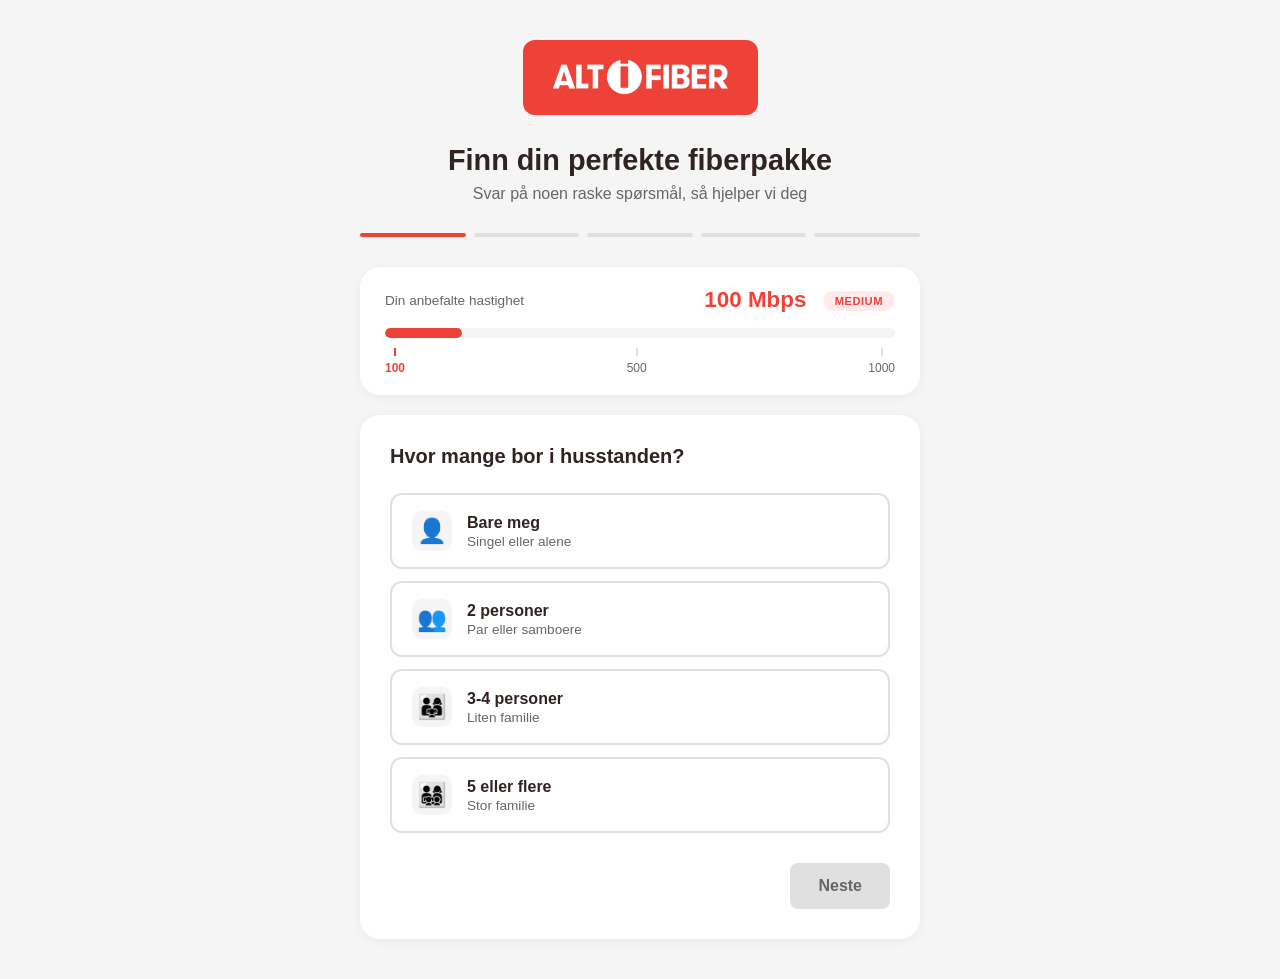
==== index.html @ 785c45f2 "Initial commit: Altifiber fiberpakke-rådgiver Interaktiv quiz som hjelper kunder velge riktig fiberp" ====
<!DOCTYPE html>
<html lang="no">
<head>
    <meta charset="UTF-8">
    <meta name="viewport" content="width=device-width, initial-scale=1.0">
    <title>Finn riktig fiberpakke | Altifiber</title>
    <style>
        * {
            margin: 0;
            padding: 0;
            box-sizing: border-box;
        }

        :root {
            --altifiber-red: #ee4238;
            --altifiber-red-hover: #d93a31;
            --altifiber-dark: #302322;
            --white: #ffffff;
            --gray-light: #f5f5f5;
            --gray-medium: #e0e0e0;
            --gray-text: #666666;
        }

        body {
            font-family: -apple-system, BlinkMacSystemFont, 'Segoe UI', Roboto, Oxygen, Ubuntu, sans-serif;
            background: var(--gray-light);
            min-height: 100vh;
            color: var(--altifiber-dark);
        }

        .container {
            max-width: 600px;
            margin: 0 auto;
            padding: 40px 20px;
        }

        .header {
            text-align: center;
            margin-bottom: 30px;
        }

        .logo {
            background: var(--altifiber-red);
            padding: 20px 30px;
            border-radius: 12px;
            margin-bottom: 25px;
            display: inline-block;
        }

        .logo img {
            height: 35px;
            display: block;
        }

        .header h1 {
            font-size: 1.8rem;
            font-weight: 700;
            margin-bottom: 8px;
            color: var(--altifiber-dark);
        }

        .header p {
            color: var(--gray-text);
            font-size: 1rem;
        }

        .progress-bar {
            display: flex;
            gap: 8px;
            margin-bottom: 30px;
        }

        .progress-step {
            flex: 1;
            height: 4px;
            background: var(--gray-medium);
            border-radius: 2px;
            transition: background 0.3s ease;
        }

        .progress-step.active {
            background: var(--altifiber-red);
        }

        .progress-step.completed {
            background: var(--altifiber-red);
        }

        /* Speed Meter */
        .speed-meter {
            background: var(--white);
            border-radius: 20px;
            padding: 20px 25px;
            margin-bottom: 20px;
            box-shadow: 0 2px 10px rgba(0,0,0,0.05);
        }

        .speed-meter-header {
            display: flex;
            justify-content: space-between;
            align-items: center;
            margin-bottom: 15px;
            position: relative;
        }

        .speed-meter-label {
            font-size: 0.85rem;
            color: var(--gray-text);
            font-weight: 500;
        }

        .speed-meter-value {
            font-size: 1.4rem;
            font-weight: 700;
            color: var(--altifiber-red);
            transition: all 0.4s ease;
        }

        .speed-meter-track {
            position: relative;
            height: 10px;
            background: var(--gray-light);
            border-radius: 5px;
            overflow: hidden;
        }

        .speed-meter-fill {
            position: absolute;
            left: 0;
            top: 0;
            height: 100%;
            background: linear-gradient(90deg, #ee4238 0%, #ff6b5b 50%, #ee4238 100%);
            border-radius: 5px;
            transition: width 0.5s cubic-bezier(0.34, 1.56, 0.64, 1);
            width: 15%;
        }

        .speed-meter-fill.tier-100 {
            background: var(--altifiber-red);
        }

        .speed-meter-fill.tier-500 {
            background: linear-gradient(90deg, #ee4238 0%, #ff6b5b 100%);
        }

        .speed-meter-fill.tier-1000 {
            background: linear-gradient(90deg, #ee4238 0%, #ff8c7a 100%);
        }

        .speed-meter-markers {
            display: flex;
            justify-content: space-between;
            margin-top: 10px;
            position: relative;
        }

        .speed-marker {
            display: flex;
            flex-direction: column;
            align-items: center;
            position: relative;
        }

        .speed-marker::before {
            content: '';
            width: 2px;
            height: 8px;
            background: var(--gray-medium);
            margin-bottom: 5px;
        }

        .speed-marker span {
            font-size: 0.75rem;
            color: var(--gray-text);
            transition: all 0.3s ease;
            font-weight: 500;
        }

        .speed-marker.active span {
            color: var(--altifiber-red);
            font-weight: 700;
        }

        .speed-marker.active::before {
            background: var(--altifiber-red);
        }

        /* Pulse animation when speed changes */
        .speed-meter.pulse .speed-meter-value {
            animation: pulse 0.4s ease;
        }

        @keyframes pulse {
            0% { transform: scale(1); }
            50% { transform: scale(1.1); }
            100% { transform: scale(1); }
        }

        /* Tier change animation */
        .speed-meter.tier-up {
            animation: tierUp 0.6s ease;
        }

        @keyframes tierUp {
            0% { transform: scale(1); }
            30% { transform: scale(1.02); box-shadow: 0 4px 20px rgba(238, 66, 56, 0.2); }
            100% { transform: scale(1); }
        }

        .speed-meter.tier-down {
            animation: tierDown 0.4s ease;
        }

        @keyframes tierDown {
            0% { transform: scale(1); }
            50% { transform: scale(0.98); }
            100% { transform: scale(1); }
        }

        /* Speed increase indicator */
        .speed-change-indicator {
            position: absolute;
            right: -25px;
            top: 50%;
            transform: translateY(-50%);
            font-size: 1rem;
            font-weight: 700;
            opacity: 0;
            transition: all 0.3s ease;
        }

        .speed-change-indicator.show-up {
            animation: slideUp 0.8s ease;
            color: #48bb78;
        }

        .speed-change-indicator.show-down {
            animation: slideDown 0.8s ease;
            color: var(--altifiber-red);
        }

        @keyframes slideUp {
            0% { opacity: 0; transform: translateY(0); }
            30% { opacity: 1; transform: translateY(-10px); }
            100% { opacity: 0; transform: translateY(-20px); }
        }

        @keyframes slideDown {
            0% { opacity: 0; transform: translateY(0); }
            30% { opacity: 1; transform: translateY(10px); }
            100% { opacity: 0; transform: translateY(20px); }
        }

        /* Speed tier indicator */
        .speed-tier-badge {
            display: inline-block;
            font-size: 0.7rem;
            padding: 4px 12px;
            border-radius: 12px;
            margin-left: 10px;
            vertical-align: middle;
            transition: all 0.3s ease;
            text-transform: uppercase;
            letter-spacing: 0.5px;
        }

        .speed-tier-badge.tier-100 {
            background: rgba(238, 66, 56, 0.1);
            color: var(--altifiber-red);
        }

        .speed-tier-badge.tier-500 {
            background: rgba(238, 66, 56, 0.15);
            color: var(--altifiber-red);
        }

        .speed-tier-badge.tier-1000 {
            background: var(--altifiber-red);
            color: var(--white);
        }

        .question-card {
            background: var(--white);
            border-radius: 20px;
            padding: 30px;
            display: none;
            box-shadow: 0 2px 10px rgba(0,0,0,0.05);
        }

        .question-card.active {
            display: block;
            animation: fadeIn 0.3s ease;
        }

        @keyframes fadeIn {
            from { opacity: 0; transform: translateY(10px); }
            to { opacity: 1; transform: translateY(0); }
        }

        .question-card h2 {
            font-size: 1.25rem;
            font-weight: 600;
            margin-bottom: 25px;
            color: var(--altifiber-dark);
        }

        .options {
            display: flex;
            flex-direction: column;
            gap: 12px;
        }

        .option {
            background: var(--white);
            border: 2px solid var(--gray-medium);
            border-radius: 12px;
            padding: 16px 20px;
            cursor: pointer;
            transition: all 0.2s ease;
            display: flex;
            align-items: center;
            gap: 15px;
        }

        .option:hover {
            border-color: var(--altifiber-red);
            background: rgba(238, 66, 56, 0.03);
        }

        .option.selected {
            border-color: var(--altifiber-red);
            background: rgba(238, 66, 56, 0.05);
        }

        .option-icon {
            font-size: 1.5rem;
            width: 40px;
            height: 40px;
            display: flex;
            align-items: center;
            justify-content: center;
            background: var(--gray-light);
            border-radius: 10px;
        }

        .option.selected .option-icon {
            background: rgba(238, 66, 56, 0.1);
        }

        /* Multi-select checkbox indicator */
        .options[data-multi="true"] .option {
            position: relative;
        }

        .options[data-multi="true"] .option::after {
            content: '';
            position: absolute;
            right: 20px;
            top: 50%;
            transform: translateY(-50%);
            width: 24px;
            height: 24px;
            border: 2px solid var(--gray-medium);
            border-radius: 6px;
            transition: all 0.2s ease;
        }

        .options[data-multi="true"] .option:hover::after {
            border-color: var(--altifiber-red);
        }

        .options[data-multi="true"] .option.selected::after {
            background: var(--altifiber-red);
            border-color: var(--altifiber-red);
            background-image: url("data:image/svg+xml,%3Csvg xmlns='http://www.w3.org/2000/svg' viewBox='0 0 24 24' fill='white'%3E%3Cpath d='M9 16.17L4.83 12l-1.42 1.41L9 19 21 7l-1.41-1.41L9 16.17z'/%3E%3C/svg%3E");
            background-size: 16px;
            background-position: center;
            background-repeat: no-repeat;
        }

        .option-content h3 {
            font-size: 1rem;
            font-weight: 600;
            margin-bottom: 2px;
            color: var(--altifiber-dark);
        }

        .option-content p {
            font-size: 0.85rem;
            color: var(--gray-text);
        }

        .multi-select-hint {
            font-size: 0.9rem;
            color: var(--white);
            background: var(--altifiber-red);
            padding: 10px 16px;
            border-radius: 8px;
            margin-bottom: 20px;
            display: inline-block;
            font-weight: 500;
        }

        .navigation {
            display: flex;
            justify-content: space-between;
            margin-top: 30px;
        }

        .btn {
            padding: 14px 28px;
            border-radius: 8px;
            font-size: 1rem;
            font-weight: 600;
            cursor: pointer;
            transition: all 0.2s ease;
            border: none;
        }

        .btn-back {
            background: transparent;
            color: var(--gray-text);
            border: 2px solid var(--gray-medium);
        }

        .btn-back:hover {
            border-color: var(--altifiber-dark);
            color: var(--altifiber-dark);
        }

        .btn-next {
            background: var(--altifiber-red);
            color: var(--white);
        }

        .btn-next:hover {
            background: var(--altifiber-red-hover);
        }

        .btn-next:disabled {
            background: var(--gray-medium);
            color: var(--gray-text);
            cursor: not-allowed;
        }

        /* Contact Form */
        .contact-form {
            margin-top: 5px;
        }

        .form-group {
            margin-bottom: 20px;
        }

        .form-group label {
            display: block;
            font-size: 0.9rem;
            font-weight: 600;
            margin-bottom: 8px;
            color: var(--altifiber-dark);
        }

        .form-group input {
            width: 100%;
            padding: 14px 16px;
            border: 2px solid var(--gray-medium);
            border-radius: 10px;
            font-size: 1rem;
            transition: all 0.2s ease;
            color: var(--altifiber-dark);
        }

        .form-group input:focus {
            outline: none;
            border-color: var(--altifiber-red);
        }

        .form-group input::placeholder {
            color: #aaa;
        }

        .form-hint {
            font-size: 0.8rem;
            color: var(--gray-text);
            margin-top: 6px;
        }

        .privacy-notice {
            font-size: 0.8rem;
            color: var(--gray-text);
            margin-top: 15px;
            line-height: 1.5;
        }

        .privacy-notice a {
            color: var(--altifiber-red);
            text-decoration: none;
        }

        /* Result Card */
        .result-card {
            display: none;
            text-align: center;
        }

        .result-card.active {
            display: block;
            animation: fadeIn 0.4s ease;
        }

        .result-card.active .result-hero {
            animation: slideDown 0.5s ease;
        }

        .result-card.active .result-reasons {
            animation: slideUp 0.5s ease 0.2s both;
        }

        .result-card.active .result-features {
            animation: slideUp 0.5s ease 0.35s both;
        }

        .result-card.active .result-cta {
            animation: slideUp 0.5s ease 0.5s both;
        }

        .result-card.active .package-comparison {
            animation: slideUp 0.5s ease 0.65s both;
        }

        @keyframes slideDown {
            from { opacity: 0; transform: translateY(-20px); }
            to { opacity: 1; transform: translateY(0); }
        }

        @keyframes slideUp {
            from { opacity: 0; transform: translateY(20px); }
            to { opacity: 1; transform: translateY(0); }
        }

        .result-hero {
            background: linear-gradient(135deg, var(--altifiber-red) 0%, #ff6b5b 100%);
            border-radius: 20px;
            padding: 40px 30px;
            margin-bottom: 20px;
            color: var(--white);
            position: relative;
            overflow: hidden;
        }

        .result-hero::before {
            content: '';
            position: absolute;
            top: -50%;
            right: -50%;
            width: 100%;
            height: 100%;
            background: radial-gradient(circle, rgba(255,255,255,0.1) 0%, transparent 70%);
            pointer-events: none;
        }

        .result-hero-icon {
            width: 60px;
            height: 60px;
            background: rgba(255,255,255,0.2);
            border-radius: 50%;
            display: flex;
            align-items: center;
            justify-content: center;
            margin: 0 auto 15px;
            font-size: 1.8rem;
            animation: bounceIn 0.6s ease 0.3s both;
        }

        @keyframes bounceIn {
            0% { transform: scale(0); }
            50% { transform: scale(1.2); }
            100% { transform: scale(1); }
        }

        /* Confetti */
        .confetti-container {
            position: fixed;
            top: 0;
            left: 0;
            width: 100%;
            height: 100%;
            pointer-events: none;
            z-index: 1000;
            overflow: hidden;
        }

        .confetti {
            position: absolute;
            width: 10px;
            height: 10px;
            opacity: 0;
        }

        .confetti.active {
            animation: confetti-fall 3s ease-out forwards;
        }

        @keyframes confetti-fall {
            0% {
                opacity: 1;
                transform: translateY(-100px) rotate(0deg);
            }
            100% {
                opacity: 0;
                transform: translateY(100vh) rotate(720deg);
            }
        }

        .result-badge {
            display: inline-block;
            background: rgba(255, 255, 255, 0.2);
            color: var(--white);
            padding: 8px 20px;
            border-radius: 20px;
            font-size: 0.75rem;
            font-weight: 600;
            margin-bottom: 15px;
            text-transform: uppercase;
            letter-spacing: 1px;
            animation: fadeIn 0.5s ease 0.2s both;
        }

        .result-package-name {
            font-size: 2.2rem;
            font-weight: 700;
            margin-bottom: 8px;
            animation: textReveal 0.6s ease 0.4s both;
        }

        @keyframes textReveal {
            from {
                opacity: 0;
                transform: translateY(20px);
                letter-spacing: 10px;
            }
            to {
                opacity: 1;
                transform: translateY(0);
                letter-spacing: normal;
            }
        }

        .result-speed {
            font-size: 1.1rem;
            opacity: 0.9;
            animation: fadeIn 0.5s ease 0.6s both;
        }

        .result-features {
            background: var(--white);
            border-radius: 20px;
            padding: 25px;
            margin-bottom: 20px;
            box-shadow: 0 2px 10px rgba(0,0,0,0.05);
            text-align: center;
        }

        .result-features h3 {
            font-size: 1rem;
            margin-bottom: 20px;
            color: var(--altifiber-dark);
            font-weight: 600;
        }

        .result-features ul {
            list-style: none;
            display: grid;
            grid-template-columns: repeat(2, 1fr);
            gap: 15px;
            text-align: left;
        }

        .result-features li {
            display: flex;
            align-items: center;
            gap: 10px;
            color: var(--altifiber-dark);
            font-size: 0.9rem;
            padding: 12px;
            background: var(--gray-light);
            border-radius: 10px;
        }

        .result-features li::before {
            content: "✓";
            color: var(--white);
            background: var(--altifiber-red);
            font-weight: 700;
            font-size: 0.8rem;
            width: 22px;
            height: 22px;
            border-radius: 50%;
            display: flex;
            align-items: center;
            justify-content: center;
            flex-shrink: 0;
        }

        @media (max-width: 500px) {
            .result-features ul {
                grid-template-columns: 1fr;
            }
        }

        .result-reasons {
            background: var(--white);
            border-radius: 20px;
            padding: 25px;
            text-align: left;
            margin-bottom: 20px;
            box-shadow: 0 2px 10px rgba(0,0,0,0.05);
            border-left: 4px solid var(--altifiber-red);
        }

        .result-reasons h3 {
            font-size: 1rem;
            margin-bottom: 15px;
            color: var(--altifiber-dark);
            font-weight: 600;
        }

        .result-reasons ul {
            list-style: none;
        }

        .result-reasons li {
            padding: 10px 0;
            padding-left: 30px;
            position: relative;
            color: var(--altifiber-dark);
            border-bottom: 1px solid var(--gray-light);
        }

        .result-reasons li:last-child {
            border-bottom: none;
        }

        .result-reasons li::before {
            content: "✓";
            position: absolute;
            left: 0;
            color: var(--altifiber-red);
            font-weight: 700;
        }

        .result-cta {
            display: flex;
            flex-direction: column;
            gap: 12px;
        }

        .btn-primary {
            background: var(--altifiber-red);
            color: var(--white);
            padding: 16px 32px;
            border-radius: 8px;
            font-size: 1.1rem;
            font-weight: 600;
            text-decoration: none;
            transition: all 0.2s ease;
            display: block;
        }

        .btn-primary:hover {
            background: var(--altifiber-red-hover);
            transform: translateY(-2px);
            box-shadow: 0 4px 15px rgba(238, 66, 56, 0.4);
        }

        .result-cta .btn-primary {
            animation: pulse-glow 2s ease-in-out infinite;
        }

        @keyframes pulse-glow {
            0%, 100% { box-shadow: 0 0 0 0 rgba(238, 66, 56, 0.4); }
            50% { box-shadow: 0 0 20px 5px rgba(238, 66, 56, 0.3); }
        }

        .btn-secondary {
            background: transparent;
            color: var(--gray-text);
            padding: 14px 28px;
            border: 2px solid var(--gray-medium);
            border-radius: 8px;
            font-size: 1rem;
            font-weight: 600;
            cursor: pointer;
            transition: all 0.2s ease;
        }

        .btn-secondary:hover {
            border-color: var(--altifiber-dark);
            color: var(--altifiber-dark);
        }

        /* Package comparison */
        .package-comparison {
            background: var(--white);
            border-radius: 20px;
            padding: 25px;
            margin-top: 20px;
            box-shadow: 0 2px 10px rgba(0,0,0,0.05);
        }

        .package-comparison h3 {
            font-size: 1rem;
            color: var(--altifiber-dark);
            margin-bottom: 15px;
            font-weight: 600;
        }

        .packages {
            display: flex;
            gap: 10px;
        }

        .package {
            flex: 1;
            background: var(--gray-light);
            border: 2px solid transparent;
            border-radius: 12px;
            padding: 15px 10px;
            text-align: center;
            cursor: pointer;
            transition: all 0.2s ease;
            text-decoration: none;
            color: inherit;
        }

        .package:hover {
            border-color: var(--gray-medium);
        }

        .package.recommended {
            border-color: var(--altifiber-red);
            background: rgba(238, 66, 56, 0.05);
        }

        .package-name {
            font-size: 0.85rem;
            font-weight: 700;
            color: var(--altifiber-dark);
            margin-bottom: 4px;
        }

        .package-speed {
            font-size: 1rem;
            font-weight: 600;
            margin-bottom: 2px;
            color: var(--gray-text);
        }

        .package-desc {
            font-size: 0.7rem;
            color: var(--gray-text);
        }

        .package.recommended {
            border-color: var(--altifiber-red);
            background: rgba(238, 66, 56, 0.05);
            position: relative;
        }

        .package.recommended::before {
            content: 'Anbefalt';
            position: absolute;
            top: -10px;
            left: 50%;
            transform: translateX(-50%);
            background: var(--altifiber-red);
            color: white;
            font-size: 0.65rem;
            font-weight: 600;
            padding: 3px 10px;
            border-radius: 10px;
            text-transform: uppercase;
        }

        .package.recommended .package-name {
            color: var(--altifiber-red);
        }
    </style>
</head>
<body>
    <div class="confetti-container" id="confetti-container"></div>
    <div class="container">
        <div class="header">
            <div class="logo">
                <img src="Altifiber_logo.png" alt="Altifiber">
            </div>
            <h1>Finn din perfekte fiberpakke</h1>
            <p>Svar på noen raske spørsmål, så hjelper vi deg</p>
        </div>

        <div class="progress-bar">
            <div class="progress-step active" data-step="1"></div>
            <div class="progress-step" data-step="2"></div>
            <div class="progress-step" data-step="3"></div>
            <div class="progress-step" data-step="4"></div>
            <div class="progress-step" data-step="5"></div>
        </div>

        <!-- Hastighets-meter -->
        <div class="speed-meter" id="speed-meter">
            <div class="speed-meter-header">
                <span class="speed-meter-label">Din anbefalte hastighet</span>
                <span class="speed-meter-value" id="speed-value">
                    100 Mbps
                    <span class="speed-tier-badge tier-100" id="speed-badge">Medium</span>
                </span>
                <span class="speed-change-indicator" id="speed-change">↑</span>
            </div>
            <div class="speed-meter-track">
                <div class="speed-meter-fill" id="speed-fill"></div>
            </div>
            <div class="speed-meter-markers">
                <div class="speed-marker active" data-speed="100">
                    <span>100</span>
                </div>
                <div class="speed-marker" data-speed="500">
                    <span>500</span>
                </div>
                <div class="speed-marker" data-speed="1000">
                    <span>1000</span>
                </div>
            </div>
        </div>

        <!-- Spørsmål 1: Antall personer -->
        <div class="question-card active" data-question="1">
            <h2>Hvor mange bor i husstanden?</h2>
            <div class="options">
                <div class="option" data-value="1" data-points="1">
                    <span class="option-icon">👤</span>
                    <div class="option-content">
                        <h3>Bare meg</h3>
                        <p>Singel eller alene</p>
                    </div>
                </div>
                <div class="option" data-value="2" data-points="1">
                    <span class="option-icon">👥</span>
                    <div class="option-content">
                        <h3>2 personer</h3>
                        <p>Par eller samboere</p>
                    </div>
                </div>
                <div class="option" data-value="3-4" data-points="2">
                    <span class="option-icon">👨‍👩‍👧</span>
                    <div class="option-content">
                        <h3>3-4 personer</h3>
                        <p>Liten familie</p>
                    </div>
                </div>
                <div class="option" data-value="5+" data-points="3">
                    <span class="option-icon">👨‍👩‍👧‍👦</span>
                    <div class="option-content">
                        <h3>5 eller flere</h3>
                        <p>Stor familie</p>
                    </div>
                </div>
            </div>
            <div class="navigation">
                <div></div>
                <button class="btn btn-next" disabled>Neste</button>
            </div>
        </div>

        <!-- Spørsmål 2: Bruksmønster -->
        <div class="question-card" data-question="2">
            <h2>Hva bruker dere internett til?</h2>
            <p class="multi-select-hint">Du kan velge flere alternativer</p>
            <div class="options" data-multi="true">
                <div class="option" data-value="streaming" data-points="1">
                    <span class="option-icon">📺</span>
                    <div class="option-content">
                        <h3>Streaming</h3>
                        <p>Netflix, HBO, YouTube, etc.</p>
                    </div>
                </div>
                <div class="option" data-value="gaming" data-points="2">
                    <span class="option-icon">🎮</span>
                    <div class="option-content">
                        <h3>Gaming</h3>
                        <p>Online spill, nedlasting av spill</p>
                    </div>
                </div>
                <div class="option" data-value="hjemmekontor" data-points="1">
                    <span class="option-icon">💼</span>
                    <div class="option-content">
                        <h3>Hjemmekontor</h3>
                        <p>Videomøter, fildeling, VPN</p>
                    </div>
                </div>
                <div class="option" data-value="smarthus" data-points="1">
                    <span class="option-icon">🏠</span>
                    <div class="option-content">
                        <h3>Smarthus</h3>
                        <p>Mange tilkoblede enheter</p>
                    </div>
                </div>
            </div>
            <div class="navigation">
                <button class="btn btn-back">Tilbake</button>
                <button class="btn btn-next" disabled>Neste</button>
            </div>
        </div>

        <!-- Spørsmål 3: Streaming kvalitet -->
        <div class="question-card" data-question="3">
            <h2>Hvor viktig er det at alt flyter uten hakking?</h2>
            <div class="options">
                <div class="option" data-value="basic" data-points="0">
                    <span class="option-icon">👌</span>
                    <div class="option-content">
                        <h3>Greit nok</h3>
                        <p>Tåler litt venting innimellom</p>
                    </div>
                </div>
                <div class="option" data-value="important" data-points="1">
                    <span class="option-icon">👍</span>
                    <div class="option-content">
                        <h3>Ganske viktig</h3>
                        <p>Vil helst unngå hakking og bufring</p>
                    </div>
                </div>
                <div class="option" data-value="critical" data-points="2">
                    <span class="option-icon">⚡</span>
                    <div class="option-content">
                        <h3>Veldig viktig</h3>
                        <p>Alt må fungere perfekt, alltid</p>
                    </div>
                </div>
            </div>
            <div class="navigation">
                <button class="btn btn-back">Tilbake</button>
                <button class="btn btn-next" disabled>Neste</button>
            </div>
        </div>

        <!-- Spørsmål 4: Samtidige brukere -->
        <div class="question-card" data-question="4">
            <h2>Hvor ofte er flere på nett samtidig?</h2>
            <div class="options">
                <div class="option" data-value="rarely" data-points="0">
                    <span class="option-icon">🌙</span>
                    <div class="option-content">
                        <h3>Sjelden</h3>
                        <p>Stort sett én om gangen</p>
                    </div>
                </div>
                <div class="option" data-value="sometimes" data-points="1">
                    <span class="option-icon">☀️</span>
                    <div class="option-content">
                        <h3>Av og til</h3>
                        <p>Noen ganger på kvelden</p>
                    </div>
                </div>
                <div class="option" data-value="often" data-points="2">
                    <span class="option-icon">🔥</span>
                    <div class="option-content">
                        <h3>Ofte</h3>
                        <p>Flere aktive brukere daglig</p>
                    </div>
                </div>
                <div class="option" data-value="always" data-points="3">
                    <span class="option-icon">🚀</span>
                    <div class="option-content">
                        <h3>Hele tiden</h3>
                        <p>Konstant høy aktivitet</p>
                    </div>
                </div>
            </div>
            <div class="navigation">
                <button class="btn btn-back">Tilbake</button>
                <button class="btn btn-next">Neste</button>
            </div>
        </div>

        <!-- Spørsmål 5: Kontaktinfo -->
        <div class="question-card" data-question="5">
            <h2>Nesten ferdig! Fortell oss litt om deg</h2>
            <div class="contact-form">
                <div class="form-group">
                    <label for="navn">Navn</label>
                    <input type="text" id="navn" placeholder="Ditt fulle navn">
                </div>
                <div class="form-group">
                    <label for="epost">E-postadresse</label>
                    <input type="email" id="epost" placeholder="din@epost.no">
                    <p class="form-hint">Hit sender vi anbefalingen din</p>
                </div>
                <div class="form-group">
                    <label for="postnummer">Postnummer</label>
                    <input type="text" id="postnummer" placeholder="F.eks. 4515" maxlength="4" inputmode="numeric">
                    <p class="form-hint">For å sjekke om vi kan levere fiber der du bor</p>
                </div>
                <p class="privacy-notice">
                    Ved å fortsette godtar du at vi kontakter deg med informasjon om våre tjenester.
                    <a href="#">Les vår personvernerklæring</a>
                </p>
            </div>
            <div class="navigation">
                <button class="btn btn-back">Tilbake</button>
                <button class="btn btn-next" id="show-result-btn">Se min anbefaling</button>
            </div>
        </div>

        <!-- Resultat -->
        <div class="result-card" data-question="result">
            <div class="result-hero">
                <div class="result-hero-icon">🎉</div>
                <div class="result-badge">Vår anbefaling til deg</div>
                <div class="result-package-name" id="result-package-name">Altibox Standard</div>
                <div class="result-speed" id="result-speed">500 Mbps</div>
            </div>

            <div class="result-reasons">
                <h3>Derfor passer denne for deg:</h3>
                <ul id="result-reasons-list">
                    <!-- Fylles dynamisk -->
                </ul>
            </div>

            <div class="result-features">
                <h3>Dette får du:</h3>
                <ul id="result-features-list">
                    <!-- Fylles dynamisk -->
                </ul>
            </div>

            <div class="result-cta">
                <a href="https://portal.altifiber.no/bestill/?utm_source=facebook&utm_medium=cta&utm_campaign=priskalkulator" class="btn-primary" target="_blank">Se priser og få tilbud</a>
                <button class="btn-secondary" onclick="restartQuiz()">Start på nytt</button>
            </div>

            <div class="package-comparison">
                <h3><a href="https://www.altifiber.no/produkter-altifiber" target="_blank" style="color: inherit; text-decoration: none; display: inline-flex; align-items: center; gap: 0.5rem;">Se alle pakker <span style="font-size: 0.8em;">→</span></a></h3>
                <div class="packages">
                    <a href="https://www.altifiber.no/produkter-altifiber" target="_blank" class="package" data-package="100">
                        <div class="package-name">Altibox Medium</div>
                        <div class="package-speed">100 Mbps</div>
                        <div class="package-desc">60 TV-poeng</div>
                    </a>
                    <a href="https://www.altifiber.no/produkter-altifiber" target="_blank" class="package" data-package="500">
                        <div class="package-name">Altibox Standard</div>
                        <div class="package-speed">500 Mbps</div>
                        <div class="package-desc">60 TV-poeng</div>
                    </a>
                    <a href="https://www.altifiber.no/produkter-altifiber" target="_blank" class="package" data-package="1000">
                        <div class="package-name">Altibox Extra</div>
                        <div class="package-speed">1000 Mbps</div>
                        <div class="package-desc">110 TV-poeng</div>
                    </a>
                </div>
            </div>
        </div>
    </div>

    <script>
        // State
        let currentQuestion = 1;
        const totalQuestions = 5;
        let answers = {};
        let totalPoints = 0;
        let livePoints = 0;
        let currentTier = 100;

        // Package definitions
        const packages = {
            100: {
                name: 'Altibox Medium',
                speed: '100 Mbps',
                features: [
                    'TV-pakke med 60 valgfrie poeng',
                    'Internett 100 Mbps opp og ned',
                    'Programarkiv og start forfra',
                    '500 timer opptak',
                    'Strømme og ta opp 4K-innhold'
                ]
            },
            500: {
                name: 'Altibox Standard',
                speed: '500 Mbps',
                features: [
                    'TV-pakke med 60 valgfrie poeng',
                    'Internett 500 Mbps opp og ned',
                    'Programarkiv og start forfra',
                    '500 timer opptak',
                    'Strømme og ta opp 4K-innhold'
                ]
            },
            1000: {
                name: 'Altibox Extra',
                speed: '1000 Mbps',
                features: [
                    'TV-pakke med 110 valgfrie poeng',
                    'Internett 1000 Mbps opp og ned',
                    'Programarkiv og start forfra',
                    '500 timer opptak',
                    'Strømme og ta opp 4K-innhold'
                ]
            }
        };
        let contactInfo = { navn: '', epost: '', postnummer: '' };

        // Elements
        const progressSteps = document.querySelectorAll('.progress-step');
        const questionCards = document.querySelectorAll('.question-card');
        const resultCard = document.querySelector('.result-card');
        const speedMeter = document.getElementById('speed-meter');
        const speedValue = document.getElementById('speed-value');
        const speedFill = document.getElementById('speed-fill');
        const speedBadge = document.getElementById('speed-badge');
        const speedMarkers = document.querySelectorAll('.speed-marker');

        // Initialize
        function init() {
            setupOptionListeners();
            setupNavigationListeners();
            setupContactFormListeners();
            updateSpeedMeter(0);
        }

        function setupOptionListeners() {
            document.querySelectorAll('.options').forEach(optionsContainer => {
                const isMulti = optionsContainer.dataset.multi === 'true';

                optionsContainer.querySelectorAll('.option').forEach(option => {
                    option.addEventListener('click', () => {
                        if (isMulti) {
                            option.classList.toggle('selected');
                            updateNextButton();
                        } else {
                            optionsContainer.querySelectorAll('.option').forEach(o => o.classList.remove('selected'));
                            option.classList.add('selected');
                            updateLiveSpeed();

                            // Auto-advance after short delay for single-select questions
                            setTimeout(() => {
                                if (currentQuestion < totalQuestions) {
                                    saveAnswer();
                                    goToQuestion(currentQuestion + 1);
                                }
                            }, 300);
                        }
                        updateLiveSpeed();
                    });
                });
            });
        }

        function setupContactFormListeners() {
            const navnInput = document.getElementById('navn');
            const epostInput = document.getElementById('epost');
            const postnummerInput = document.getElementById('postnummer');
            const showResultBtn = document.getElementById('show-result-btn');

            function validateContactForm() {
                const navn = navnInput.value.trim();
                const epost = epostInput.value.trim();
                const postnummer = postnummerInput.value.trim();

                const navnValid = navn.length >= 2;
                const epostValid = /^[^\s@]+@[^\s@]+\.[^\s@]+$/.test(epost);
                const postnummerValid = /^\d{4}$/.test(postnummer);

                showResultBtn.disabled = !(navnValid && epostValid && postnummerValid);

                contactInfo.navn = navn;
                contactInfo.epost = epost;
                contactInfo.postnummer = postnummer;
            }

            navnInput.addEventListener('input', validateContactForm);
            epostInput.addEventListener('input', validateContactForm);
            postnummerInput.addEventListener('input', (e) => {
                e.target.value = e.target.value.replace(/\D/g, '').slice(0, 4);
                validateContactForm();
            });
        }

        function updateLiveSpeed() {
            let points = 0;
            let hasGaming = false;
            let isBigFamily = false;
            let criticalPerformance = false;
            let alwaysOnline = false;

            document.querySelectorAll('.option.selected').forEach(option => {
                points += parseInt(option.dataset.points) || 0;

                if (option.dataset.value === 'gaming') hasGaming = true;
                if (option.dataset.value === '5+') isBigFamily = true;
                if (option.dataset.value === 'critical') criticalPerformance = true;
                if (option.dataset.value === 'always') alwaysOnline = true;
                if (option.dataset.value === '3-4') points = Math.max(points, 5);
            });

            if ((hasGaming && criticalPerformance) || (isBigFamily && alwaysOnline)) {
                points = 12;
            } else if (hasGaming) {
                points = Math.max(points, 5);
            }

            livePoints = points;
            updateSpeedMeter(points);
        }

        function updateSpeedMeter(points) {
            let speed, tier, badge, fillPercent;

            if (points <= 4) {
                speed = 100;
                tier = '100';
                badge = 'Medium';
                fillPercent = 15 + (points * 5);
            } else if (points <= 8) {
                speed = 500;
                tier = '500';
                badge = 'Standard';
                fillPercent = 40 + ((points - 4) * 7);
            } else {
                speed = 1000;
                tier = '1000';
                badge = 'Extra';
                fillPercent = 75 + Math.min((points - 8) * 5, 25);
            }

            const speedChange = document.getElementById('speed-change');
            if (speed > currentTier) {
                speedMeter.classList.remove('tier-down');
                speedMeter.classList.add('tier-up');
                speedChange.textContent = '↑';
                speedChange.classList.remove('show-down');
                speedChange.classList.add('show-up');
                setTimeout(() => {
                    speedMeter.classList.remove('tier-up');
                    speedChange.classList.remove('show-up');
                }, 600);
            } else if (speed < currentTier) {
                speedMeter.classList.remove('tier-up');
                speedMeter.classList.add('tier-down');
                speedChange.textContent = '↓';
                speedChange.classList.remove('show-up');
                speedChange.classList.add('show-down');
                setTimeout(() => {
                    speedMeter.classList.remove('tier-down');
                    speedChange.classList.remove('show-down');
                }, 400);
            } else {
                speedMeter.classList.add('pulse');
                setTimeout(() => speedMeter.classList.remove('pulse'), 400);
            }

            currentTier = speed;

            speedFill.style.width = fillPercent + '%';
            speedFill.className = 'speed-meter-fill tier-' + tier;

            speedValue.innerHTML = `${speed} Mbps <span class="speed-tier-badge tier-${tier}" id="speed-badge">${badge}</span>`;

            speedMarkers.forEach(marker => {
                const markerSpeed = parseInt(marker.dataset.speed);
                if (markerSpeed <= speed) {
                    marker.classList.add('active');
                } else {
                    marker.classList.remove('active');
                }
            });
        }

        function setupNavigationListeners() {
            document.querySelectorAll('.btn-next').forEach(btn => {
                btn.addEventListener('click', () => {
                    if (!btn.disabled) {
                        if (currentQuestion < totalQuestions) {
                            saveAnswer();
                            goToQuestion(currentQuestion + 1);
                        } else if (currentQuestion === totalQuestions) {
                            showResult();
                        }
                    }
                });
            });

            document.querySelectorAll('.btn-back').forEach(btn => {
                btn.addEventListener('click', () => {
                    if (currentQuestion > 1) {
                        goToQuestion(currentQuestion - 1);
                    }
                });
            });
        }

        function updateNextButton() {
            const currentCard = document.querySelector(`.question-card[data-question="${currentQuestion}"]`);
            if (!currentCard) return;

            const selectedOptions = currentCard.querySelectorAll('.option.selected');
            const nextBtn = currentCard.querySelector('.btn-next');

            if (nextBtn && currentQuestion < 5) {
                nextBtn.disabled = selectedOptions.length === 0;
            }
        }

        function saveAnswer() {
            const currentCard = document.querySelector(`.question-card[data-question="${currentQuestion}"]`);
            if (!currentCard) return;

            const selectedOptions = currentCard.querySelectorAll('.option.selected');

            let points = 0;
            let values = [];

            selectedOptions.forEach(option => {
                points += parseInt(option.dataset.points) || 0;
                values.push(option.dataset.value);
            });

            if (values.length > 0) {
                answers[currentQuestion] = { values, points };
                totalPoints += points;
            }
        }

        function goToQuestion(questionNum) {
            progressSteps.forEach((step, index) => {
                if (index + 1 < questionNum) {
                    step.classList.add('completed');
                    step.classList.remove('active');
                } else if (index + 1 === questionNum) {
                    step.classList.add('active');
                    step.classList.remove('completed');
                } else {
                    step.classList.remove('active', 'completed');
                }
            });

            questionCards.forEach(card => {
                card.classList.remove('active');
                if (parseInt(card.dataset.question) === questionNum) {
                    card.classList.add('active');
                }
            });

            currentQuestion = questionNum;
        }

        function showResult() {
            questionCards.forEach(card => card.classList.remove('active'));
            speedMeter.style.display = 'none';
            resultCard.classList.add('active');

            progressSteps.forEach(step => {
                step.classList.remove('active');
                step.classList.add('completed');
            });

            const recommendation = calculateRecommendation();
            displayResult(recommendation);

            // Trigger confetti!
            launchConfetti();

            // Log contact info (in production, send to backend)
            console.log('Contact Info:', contactInfo);
            console.log('Recommendation:', recommendation);
        }

        function launchConfetti() {
            const container = document.getElementById('confetti-container');
            const colors = ['#ee4238', '#ff6b5b', '#ffd700', '#48bb78', '#4299e1'];
            const shapes = ['square', 'circle'];

            for (let i = 0; i < 50; i++) {
                const confetti = document.createElement('div');
                confetti.className = 'confetti';
                confetti.style.left = Math.random() * 100 + '%';
                confetti.style.backgroundColor = colors[Math.floor(Math.random() * colors.length)];
                confetti.style.borderRadius = shapes[Math.floor(Math.random() * shapes.length)] === 'circle' ? '50%' : '0';
                confetti.style.animationDelay = Math.random() * 0.5 + 's';
                confetti.style.animationDuration = (2 + Math.random() * 2) + 's';
                container.appendChild(confetti);

                setTimeout(() => confetti.classList.add('active'), 10);

                // Remove after animation
                setTimeout(() => confetti.remove(), 4000);
            }
        }

        function calculateRecommendation() {
            const hasGaming = answers[2]?.values?.includes('gaming');
            const isBigFamily = answers[1]?.values?.includes('5+');
            const alwaysOnline = answers[4]?.values?.includes('always');
            const criticalPerformance = answers[3]?.values?.includes('critical');

            let tier;

            if ((hasGaming && criticalPerformance) || (isBigFamily && alwaysOnline)) {
                tier = 1000;
            } else if (hasGaming || answers[1]?.values?.includes('3-4') || totalPoints >= 5) {
                tier = 500;
            } else {
                tier = 100;
            }

            const pkg = packages[tier];
            return {
                tier: tier,
                name: pkg.name,
                speed: pkg.speed,
                features: pkg.features,
                reasons: generateReasons(tier)
            };
        }

        function generateReasons(tier) {
            const reasons = [];
            const personCount = answers[1]?.values?.[0];
            const usage = answers[2]?.values || [];
            const importance = answers[3]?.values?.[0];
            const frequency = answers[4]?.values?.[0];

            if (tier === 100) {
                if (personCount === '1' || personCount === '2') {
                    reasons.push('Perfekt dimensjonert for 1-2 personer');
                }
                reasons.push('Mer enn nok til streaming, surfing og hjemmekontor');
                reasons.push('Symmetrisk hastighet gir jevn ytelse begge veier');
                reasons.push('God pris for dine behov');
            } else if (tier === 500) {
                if (personCount === '3-4') {
                    reasons.push('Ideell kapasitet for en familie');
                }
                if (usage.includes('gaming')) {
                    reasons.push('Rask nedlasting av spilloppdateringer');
                }
                if (usage.includes('streaming')) {
                    reasons.push('Flere kan strømme i 4K samtidig');
                }
                if (usage.includes('hjemmekontor')) {
                    reasons.push('Stabil linje for videomøter og fildeling');
                }
                if (frequency === 'often') {
                    reasons.push('Takler flere aktive brukere uten problemer');
                }
                if (reasons.length < 3) {
                    reasons.push('Den gylne middelvei – god margin for fremtiden');
                }
            } else if (tier === 1000) {
                reasons.push('Maksimal kapasitet – du slipper å tenke på begrensninger');
                if (usage.includes('gaming')) {
                    reasons.push('Lynrask nedlasting og minimal ping for gaming');
                }
                if (personCount === '5+') {
                    reasons.push('Stor familie krever stor kapasitet');
                }
                if (frequency === 'always') {
                    reasons.push('Konstant høy aktivitet krever høy båndbredde');
                }
                if (importance === 'critical') {
                    reasons.push('Null kompromiss på ytelse – alltid full fart');
                }
                if (reasons.length < 4) {
                    reasons.push('Fremtidssikret for årene som kommer');
                }
            }

            return reasons.slice(0, 4);
        }

        function displayResult(recommendation) {
            document.getElementById('result-package-name').textContent = recommendation.name;
            document.getElementById('result-speed').textContent = recommendation.speed + ' opp og ned';

            // Show features
            const featuresList = document.getElementById('result-features-list');
            featuresList.innerHTML = '';
            recommendation.features.forEach(feature => {
                const li = document.createElement('li');
                li.textContent = feature;
                featuresList.appendChild(li);
            });

            // Show reasons
            const reasonsList = document.getElementById('result-reasons-list');
            reasonsList.innerHTML = '';
            recommendation.reasons.forEach(reason => {
                const li = document.createElement('li');
                li.textContent = reason;
                reasonsList.appendChild(li);
            });

            document.querySelectorAll('.package').forEach(pkg => {
                pkg.classList.remove('recommended');
                if (parseInt(pkg.dataset.package) === recommendation.tier) {
                    pkg.classList.add('recommended');
                }
            });
        }

        function restartQuiz() {
            currentQuestion = 1;
            answers = {};
            totalPoints = 0;
            livePoints = 0;
            currentTier = 100;
            contactInfo = { navn: '', epost: '', postnummer: '' };

            document.querySelectorAll('.option').forEach(o => o.classList.remove('selected'));
            document.querySelectorAll('.btn-next').forEach(b => b.disabled = true);
            document.getElementById('navn').value = '';
            document.getElementById('epost').value = '';
            document.getElementById('postnummer').value = '';

            speedMeter.style.display = 'block';
            updateSpeedMeter(0);

            resultCard.classList.remove('active');
            goToQuestion(1);
        }

        // Start
        init();
    </script>
</body>
</html>
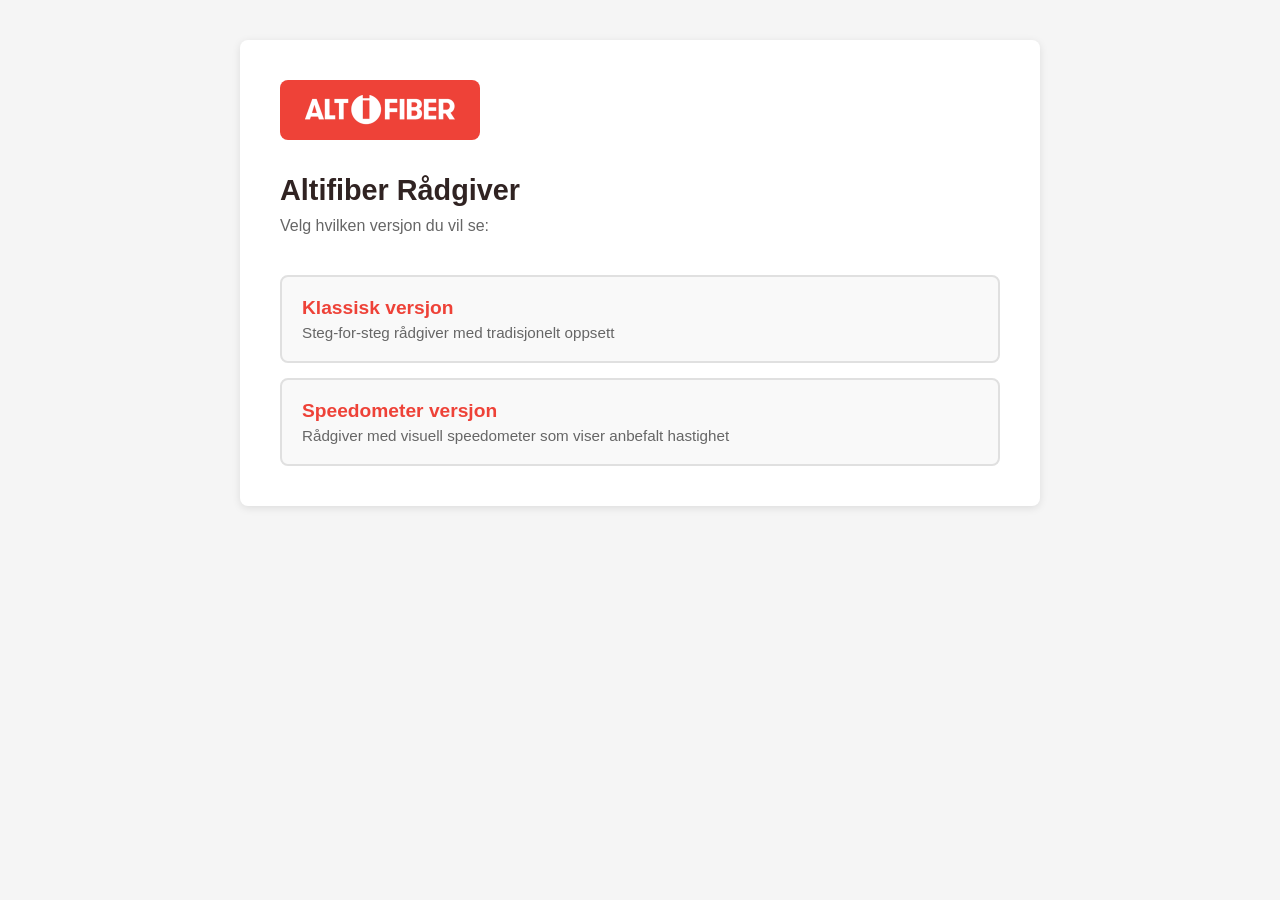
==== commit 07f97c6c: "Add Altifiber Internet Advisor pages and resources" ====
--- a/index.html
+++ b/index.html
@@ -1,9 +1,10 @@
 <!DOCTYPE html>
 <html lang="no">
+
 <head>
     <meta charset="UTF-8">
     <meta name="viewport" content="width=device-width, initial-scale=1.0">
-    <title>Finn riktig fiberpakke | Altifiber</title>
+    <title>Altifiber Rådgiver - Versjoner</title>
     <style>
         * {
             margin: 0;
@@ -11,1625 +12,112 @@
             box-sizing: border-box;
         }
 
-        :root {
-            --altifiber-red: #ee4238;
-            --altifiber-red-hover: #d93a31;
-            --altifiber-dark: #302322;
-            --white: #ffffff;
-            --gray-light: #f5f5f5;
-            --gray-medium: #e0e0e0;
-            --gray-text: #666666;
-        }
-
         body {
-            font-family: -apple-system, BlinkMacSystemFont, 'Segoe UI', Roboto, Oxygen, Ubuntu, sans-serif;
-            background: var(--gray-light);
-            min-height: 100vh;
-            color: var(--altifiber-dark);
+            font-family: -apple-system, BlinkMacSystemFont, 'Segoe UI', Roboto, sans-serif;
+            background: #f5f5f5;
+            padding: 40px 20px;
+            color: #302322;
         }
 
         .container {
-            max-width: 600px;
+            max-width: 800px;
             margin: 0 auto;
-            padding: 40px 20px;
+            background: white;
+            padding: 40px;
+            border-radius: 8px;
+            box-shadow: 0 2px 8px rgba(0, 0, 0, 0.1);
         }
 
-        .header {
-            text-align: center;
+        .logo {
+            background: #ee4238;
+            padding: 15px 25px;
+            border-radius: 8px;
+            display: inline-block;
             margin-bottom: 30px;
         }
 
-        .logo {
-            background: var(--altifiber-red);
-            padding: 20px 30px;
-            border-radius: 12px;
-            margin-bottom: 25px;
-            display: inline-block;
-        }
-
         .logo img {
-            height: 35px;
+            height: 30px;
             display: block;
         }
 
-        .header h1 {
+        h1 {
             font-size: 1.8rem;
-            font-weight: 700;
-            margin-bottom: 8px;
-            color: var(--altifiber-dark);
+            margin-bottom: 10px;
         }
 
-        .header p {
-            color: var(--gray-text);
+        .subtitle {
+            color: #666;
+            margin-bottom: 40px;
             font-size: 1rem;
         }
 
-        .progress-bar {
-            display: flex;
-            gap: 8px;
-            margin-bottom: 30px;
-        }
-
-        .progress-step {
-            flex: 1;
-            height: 4px;
-            background: var(--gray-medium);
-            border-radius: 2px;
-            transition: background 0.3s ease;
-        }
-
-        .progress-step.active {
-            background: var(--altifiber-red);
-        }
-
-        .progress-step.completed {
-            background: var(--altifiber-red);
-        }
-
-        /* Speed Meter */
-        .speed-meter {
-            background: var(--white);
-            border-radius: 20px;
-            padding: 20px 25px;
-            margin-bottom: 20px;
-            box-shadow: 0 2px 10px rgba(0,0,0,0.05);
-        }
-
-        .speed-meter-header {
-            display: flex;
-            justify-content: space-between;
-            align-items: center;
-            margin-bottom: 15px;
-            position: relative;
-        }
-
-        .speed-meter-label {
-            font-size: 0.85rem;
-            color: var(--gray-text);
-            font-weight: 500;
-        }
-
-        .speed-meter-value {
-            font-size: 1.4rem;
-            font-weight: 700;
-            color: var(--altifiber-red);
-            transition: all 0.4s ease;
-        }
-
-        .speed-meter-track {
-            position: relative;
-            height: 10px;
-            background: var(--gray-light);
-            border-radius: 5px;
-            overflow: hidden;
-        }
-
-        .speed-meter-fill {
-            position: absolute;
-            left: 0;
-            top: 0;
-            height: 100%;
-            background: linear-gradient(90deg, #ee4238 0%, #ff6b5b 50%, #ee4238 100%);
-            border-radius: 5px;
-            transition: width 0.5s cubic-bezier(0.34, 1.56, 0.64, 1);
-            width: 15%;
-        }
-
-        .speed-meter-fill.tier-100 {
-            background: var(--altifiber-red);
-        }
-
-        .speed-meter-fill.tier-500 {
-            background: linear-gradient(90deg, #ee4238 0%, #ff6b5b 100%);
-        }
-
-        .speed-meter-fill.tier-1000 {
-            background: linear-gradient(90deg, #ee4238 0%, #ff8c7a 100%);
-        }
-
-        .speed-meter-markers {
-            display: flex;
-            justify-content: space-between;
-            margin-top: 10px;
-            position: relative;
-        }
-
-        .speed-marker {
+        .versions {
             display: flex;
             flex-direction: column;
-            align-items: center;
-            position: relative;
-        }
-
-        .speed-marker::before {
-            content: '';
-            width: 2px;
-            height: 8px;
-            background: var(--gray-medium);
-            margin-bottom: 5px;
-        }
-
-        .speed-marker span {
-            font-size: 0.75rem;
-            color: var(--gray-text);
-            transition: all 0.3s ease;
-            font-weight: 500;
-        }
-
-        .speed-marker.active span {
-            color: var(--altifiber-red);
-            font-weight: 700;
-        }
-
-        .speed-marker.active::before {
-            background: var(--altifiber-red);
-        }
-
-        /* Pulse animation when speed changes */
-        .speed-meter.pulse .speed-meter-value {
-            animation: pulse 0.4s ease;
-        }
-
-        @keyframes pulse {
-            0% { transform: scale(1); }
-            50% { transform: scale(1.1); }
-            100% { transform: scale(1); }
-        }
-
-        /* Tier change animation */
-        .speed-meter.tier-up {
-            animation: tierUp 0.6s ease;
-        }
-
-        @keyframes tierUp {
-            0% { transform: scale(1); }
-            30% { transform: scale(1.02); box-shadow: 0 4px 20px rgba(238, 66, 56, 0.2); }
-            100% { transform: scale(1); }
-        }
-
-        .speed-meter.tier-down {
-            animation: tierDown 0.4s ease;
-        }
-
-        @keyframes tierDown {
-            0% { transform: scale(1); }
-            50% { transform: scale(0.98); }
-            100% { transform: scale(1); }
-        }
-
-        /* Speed increase indicator */
-        .speed-change-indicator {
-            position: absolute;
-            right: -25px;
-            top: 50%;
-            transform: translateY(-50%);
-            font-size: 1rem;
-            font-weight: 700;
-            opacity: 0;
-            transition: all 0.3s ease;
-        }
-
-        .speed-change-indicator.show-up {
-            animation: slideUp 0.8s ease;
-            color: #48bb78;
-        }
-
-        .speed-change-indicator.show-down {
-            animation: slideDown 0.8s ease;
-            color: var(--altifiber-red);
-        }
-
-        @keyframes slideUp {
-            0% { opacity: 0; transform: translateY(0); }
-            30% { opacity: 1; transform: translateY(-10px); }
-            100% { opacity: 0; transform: translateY(-20px); }
-        }
-
-        @keyframes slideDown {
-            0% { opacity: 0; transform: translateY(0); }
-            30% { opacity: 1; transform: translateY(10px); }
-            100% { opacity: 0; transform: translateY(20px); }
-        }
-
-        /* Speed tier indicator */
-        .speed-tier-badge {
-            display: inline-block;
-            font-size: 0.7rem;
-            padding: 4px 12px;
-            border-radius: 12px;
-            margin-left: 10px;
-            vertical-align: middle;
-            transition: all 0.3s ease;
-            text-transform: uppercase;
-            letter-spacing: 0.5px;
-        }
-
-        .speed-tier-badge.tier-100 {
-            background: rgba(238, 66, 56, 0.1);
-            color: var(--altifiber-red);
-        }
-
-        .speed-tier-badge.tier-500 {
-            background: rgba(238, 66, 56, 0.15);
-            color: var(--altifiber-red);
-        }
-
-        .speed-tier-badge.tier-1000 {
-            background: var(--altifiber-red);
-            color: var(--white);
-        }
-
-        .question-card {
-            background: var(--white);
-            border-radius: 20px;
-            padding: 30px;
-            display: none;
-            box-shadow: 0 2px 10px rgba(0,0,0,0.05);
-        }
-
-        .question-card.active {
-            display: block;
-            animation: fadeIn 0.3s ease;
-        }
-
-        @keyframes fadeIn {
-            from { opacity: 0; transform: translateY(10px); }
-            to { opacity: 1; transform: translateY(0); }
-        }
-
-        .question-card h2 {
-            font-size: 1.25rem;
-            font-weight: 600;
-            margin-bottom: 25px;
-            color: var(--altifiber-dark);
-        }
-
-        .options {
-            display: flex;
-            flex-direction: column;
-            gap: 12px;
-        }
-
-        .option {
-            background: var(--white);
-            border: 2px solid var(--gray-medium);
-            border-radius: 12px;
-            padding: 16px 20px;
-            cursor: pointer;
-            transition: all 0.2s ease;
-            display: flex;
-            align-items: center;
             gap: 15px;
         }
 
-        .option:hover {
-            border-color: var(--altifiber-red);
-            background: rgba(238, 66, 56, 0.03);
+        .version-link {
+            display: block;
+            padding: 20px;
+            background: #f9f9f9;
+            border: 2px solid #e0e0e0;
+            border-radius: 8px;
+            text-decoration: none;
+            color: #302322;
+            transition: all 0.2s;
         }
 
-        .option.selected {
-            border-color: var(--altifiber-red);
-            background: rgba(238, 66, 56, 0.05);
+        .version-link:hover {
+            border-color: #ee4238;
+            background: #fff;
         }
 
-        .option-icon {
-            font-size: 1.5rem;
-            width: 40px;
-            height: 40px;
-            display: flex;
-            align-items: center;
-            justify-content: center;
-            background: var(--gray-light);
-            border-radius: 10px;
+        .version-link h2 {
+            font-size: 1.2rem;
+            margin-bottom: 5px;
+            color: #ee4238;
         }
 
-        .option.selected .option-icon {
-            background: rgba(238, 66, 56, 0.1);
+        .version-link p {
+            color: #666;
+            font-size: 0.95rem;
         }
 
-        /* Multi-select checkbox indicator */
-        .options[data-multi="true"] .option {
-            position: relative;
-        }
+        @media (max-width: 600px) {
+            .container {
+                padding: 30px 20px;
+            }
 
-        .options[data-multi="true"] .option::after {
-            content: '';
-            position: absolute;
-            right: 20px;
-            top: 50%;
-            transform: translateY(-50%);
-            width: 24px;
-            height: 24px;
-            border: 2px solid var(--gray-medium);
-            border-radius: 6px;
-            transition: all 0.2s ease;
-        }
-
-        .options[data-multi="true"] .option:hover::after {
-            border-color: var(--altifiber-red);
-        }
-
-        .options[data-multi="true"] .option.selected::after {
-            background: var(--altifiber-red);
-            border-color: var(--altifiber-red);
-            background-image: url("data:image/svg+xml,%3Csvg xmlns='http://www.w3.org/2000/svg' viewBox='0 0 24 24' fill='white'%3E%3Cpath d='M9 16.17L4.83 12l-1.42 1.41L9 19 21 7l-1.41-1.41L9 16.17z'/%3E%3C/svg%3E");
-            background-size: 16px;
-            background-position: center;
-            background-repeat: no-repeat;
-        }
-
-        .option-content h3 {
-            font-size: 1rem;
-            font-weight: 600;
-            margin-bottom: 2px;
-            color: var(--altifiber-dark);
-        }
-
-        .option-content p {
-            font-size: 0.85rem;
-            color: var(--gray-text);
-        }
-
-        .multi-select-hint {
-            font-size: 0.9rem;
-            color: var(--white);
-            background: var(--altifiber-red);
-            padding: 10px 16px;
-            border-radius: 8px;
-            margin-bottom: 20px;
-            display: inline-block;
-            font-weight: 500;
-        }
-
-        .navigation {
-            display: flex;
-            justify-content: space-between;
-            margin-top: 30px;
-        }
-
-        .btn {
-            padding: 14px 28px;
-            border-radius: 8px;
-            font-size: 1rem;
-            font-weight: 600;
-            cursor: pointer;
-            transition: all 0.2s ease;
-            border: none;
-        }
-
-        .btn-back {
-            background: transparent;
-            color: var(--gray-text);
-            border: 2px solid var(--gray-medium);
-        }
-
-        .btn-back:hover {
-            border-color: var(--altifiber-dark);
-            color: var(--altifiber-dark);
-        }
-
-        .btn-next {
-            background: var(--altifiber-red);
-            color: var(--white);
-        }
-
-        .btn-next:hover {
-            background: var(--altifiber-red-hover);
-        }
-
-        .btn-next:disabled {
-            background: var(--gray-medium);
-            color: var(--gray-text);
-            cursor: not-allowed;
-        }
-
-        /* Contact Form */
-        .contact-form {
-            margin-top: 5px;
-        }
-
-        .form-group {
-            margin-bottom: 20px;
-        }
-
-        .form-group label {
-            display: block;
-            font-size: 0.9rem;
-            font-weight: 600;
-            margin-bottom: 8px;
-            color: var(--altifiber-dark);
-        }
-
-        .form-group input {
-            width: 100%;
-            padding: 14px 16px;
-            border: 2px solid var(--gray-medium);
-            border-radius: 10px;
-            font-size: 1rem;
-            transition: all 0.2s ease;
-            color: var(--altifiber-dark);
-        }
-
-        .form-group input:focus {
-            outline: none;
-            border-color: var(--altifiber-red);
-        }
-
-        .form-group input::placeholder {
-            color: #aaa;
-        }
-
-        .form-hint {
-            font-size: 0.8rem;
-            color: var(--gray-text);
-            margin-top: 6px;
-        }
-
-        .privacy-notice {
-            font-size: 0.8rem;
-            color: var(--gray-text);
-            margin-top: 15px;
-            line-height: 1.5;
-        }
-
-        .privacy-notice a {
-            color: var(--altifiber-red);
-            text-decoration: none;
-        }
-
-        /* Result Card */
-        .result-card {
-            display: none;
-            text-align: center;
-        }
-
-        .result-card.active {
-            display: block;
-            animation: fadeIn 0.4s ease;
-        }
-
-        .result-card.active .result-hero {
-            animation: slideDown 0.5s ease;
-        }
-
-        .result-card.active .result-reasons {
-            animation: slideUp 0.5s ease 0.2s both;
-        }
-
-        .result-card.active .result-features {
-            animation: slideUp 0.5s ease 0.35s both;
-        }
-
-        .result-card.active .result-cta {
-            animation: slideUp 0.5s ease 0.5s both;
-        }
-
-        .result-card.active .package-comparison {
-            animation: slideUp 0.5s ease 0.65s both;
-        }
-
-        @keyframes slideDown {
-            from { opacity: 0; transform: translateY(-20px); }
-            to { opacity: 1; transform: translateY(0); }
-        }
-
-        @keyframes slideUp {
-            from { opacity: 0; transform: translateY(20px); }
-            to { opacity: 1; transform: translateY(0); }
-        }
-
-        .result-hero {
-            background: linear-gradient(135deg, var(--altifiber-red) 0%, #ff6b5b 100%);
-            border-radius: 20px;
-            padding: 40px 30px;
-            margin-bottom: 20px;
-            color: var(--white);
-            position: relative;
-            overflow: hidden;
-        }
-
-        .result-hero::before {
-            content: '';
-            position: absolute;
-            top: -50%;
-            right: -50%;
-            width: 100%;
-            height: 100%;
-            background: radial-gradient(circle, rgba(255,255,255,0.1) 0%, transparent 70%);
-            pointer-events: none;
-        }
-
-        .result-hero-icon {
-            width: 60px;
-            height: 60px;
-            background: rgba(255,255,255,0.2);
-            border-radius: 50%;
-            display: flex;
-            align-items: center;
-            justify-content: center;
-            margin: 0 auto 15px;
-            font-size: 1.8rem;
-            animation: bounceIn 0.6s ease 0.3s both;
-        }
-
-        @keyframes bounceIn {
-            0% { transform: scale(0); }
-            50% { transform: scale(1.2); }
-            100% { transform: scale(1); }
-        }
-
-        /* Confetti */
-        .confetti-container {
-            position: fixed;
-            top: 0;
-            left: 0;
-            width: 100%;
-            height: 100%;
-            pointer-events: none;
-            z-index: 1000;
-            overflow: hidden;
-        }
-
-        .confetti {
-            position: absolute;
-            width: 10px;
-            height: 10px;
-            opacity: 0;
-        }
-
-        .confetti.active {
-            animation: confetti-fall 3s ease-out forwards;
-        }
-
-        @keyframes confetti-fall {
-            0% {
-                opacity: 1;
-                transform: translateY(-100px) rotate(0deg);
+            h1 {
+                font-size: 1.5rem;
             }
-            100% {
-                opacity: 0;
-                transform: translateY(100vh) rotate(720deg);
-            }
-        }
-
-        .result-badge {
-            display: inline-block;
-            background: rgba(255, 255, 255, 0.2);
-            color: var(--white);
-            padding: 8px 20px;
-            border-radius: 20px;
-            font-size: 0.75rem;
-            font-weight: 600;
-            margin-bottom: 15px;
-            text-transform: uppercase;
-            letter-spacing: 1px;
-            animation: fadeIn 0.5s ease 0.2s both;
-        }
-
-        .result-package-name {
-            font-size: 2.2rem;
-            font-weight: 700;
-            margin-bottom: 8px;
-            animation: textReveal 0.6s ease 0.4s both;
-        }
-
-        @keyframes textReveal {
-            from {
-                opacity: 0;
-                transform: translateY(20px);
-                letter-spacing: 10px;
-            }
-            to {
-                opacity: 1;
-                transform: translateY(0);
-                letter-spacing: normal;
-            }
-        }
-
-        .result-speed {
-            font-size: 1.1rem;
-            opacity: 0.9;
-            animation: fadeIn 0.5s ease 0.6s both;
-        }
-
-        .result-features {
-            background: var(--white);
-            border-radius: 20px;
-            padding: 25px;
-            margin-bottom: 20px;
-            box-shadow: 0 2px 10px rgba(0,0,0,0.05);
-            text-align: center;
-        }
-
-        .result-features h3 {
-            font-size: 1rem;
-            margin-bottom: 20px;
-            color: var(--altifiber-dark);
-            font-weight: 600;
-        }
-
-        .result-features ul {
-            list-style: none;
-            display: grid;
-            grid-template-columns: repeat(2, 1fr);
-            gap: 15px;
-            text-align: left;
-        }
-
-        .result-features li {
-            display: flex;
-            align-items: center;
-            gap: 10px;
-            color: var(--altifiber-dark);
-            font-size: 0.9rem;
-            padding: 12px;
-            background: var(--gray-light);
-            border-radius: 10px;
-        }
-
-        .result-features li::before {
-            content: "✓";
-            color: var(--white);
-            background: var(--altifiber-red);
-            font-weight: 700;
-            font-size: 0.8rem;
-            width: 22px;
-            height: 22px;
-            border-radius: 50%;
-            display: flex;
-            align-items: center;
-            justify-content: center;
-            flex-shrink: 0;
-        }
-
-        @media (max-width: 500px) {
-            .result-features ul {
-                grid-template-columns: 1fr;
-            }
-        }
-
-        .result-reasons {
-            background: var(--white);
-            border-radius: 20px;
-            padding: 25px;
-            text-align: left;
-            margin-bottom: 20px;
-            box-shadow: 0 2px 10px rgba(0,0,0,0.05);
-            border-left: 4px solid var(--altifiber-red);
-        }
-
-        .result-reasons h3 {
-            font-size: 1rem;
-            margin-bottom: 15px;
-            color: var(--altifiber-dark);
-            font-weight: 600;
-        }
-
-        .result-reasons ul {
-            list-style: none;
-        }
-
-        .result-reasons li {
-            padding: 10px 0;
-            padding-left: 30px;
-            position: relative;
-            color: var(--altifiber-dark);
-            border-bottom: 1px solid var(--gray-light);
-        }
-
-        .result-reasons li:last-child {
-            border-bottom: none;
-        }
-
-        .result-reasons li::before {
-            content: "✓";
-            position: absolute;
-            left: 0;
-            color: var(--altifiber-red);
-            font-weight: 700;
-        }
-
-        .result-cta {
-            display: flex;
-            flex-direction: column;
-            gap: 12px;
-        }
-
-        .btn-primary {
-            background: var(--altifiber-red);
-            color: var(--white);
-            padding: 16px 32px;
-            border-radius: 8px;
-            font-size: 1.1rem;
-            font-weight: 600;
-            text-decoration: none;
-            transition: all 0.2s ease;
-            display: block;
-        }
-
-        .btn-primary:hover {
-            background: var(--altifiber-red-hover);
-            transform: translateY(-2px);
-            box-shadow: 0 4px 15px rgba(238, 66, 56, 0.4);
-        }
-
-        .result-cta .btn-primary {
-            animation: pulse-glow 2s ease-in-out infinite;
-        }
-
-        @keyframes pulse-glow {
-            0%, 100% { box-shadow: 0 0 0 0 rgba(238, 66, 56, 0.4); }
-            50% { box-shadow: 0 0 20px 5px rgba(238, 66, 56, 0.3); }
-        }
-
-        .btn-secondary {
-            background: transparent;
-            color: var(--gray-text);
-            padding: 14px 28px;
-            border: 2px solid var(--gray-medium);
-            border-radius: 8px;
-            font-size: 1rem;
-            font-weight: 600;
-            cursor: pointer;
-            transition: all 0.2s ease;
-        }
-
-        .btn-secondary:hover {
-            border-color: var(--altifiber-dark);
-            color: var(--altifiber-dark);
-        }
-
-        /* Package comparison */
-        .package-comparison {
-            background: var(--white);
-            border-radius: 20px;
-            padding: 25px;
-            margin-top: 20px;
-            box-shadow: 0 2px 10px rgba(0,0,0,0.05);
-        }
-
-        .package-comparison h3 {
-            font-size: 1rem;
-            color: var(--altifiber-dark);
-            margin-bottom: 15px;
-            font-weight: 600;
-        }
-
-        .packages {
-            display: flex;
-            gap: 10px;
-        }
-
-        .package {
-            flex: 1;
-            background: var(--gray-light);
-            border: 2px solid transparent;
-            border-radius: 12px;
-            padding: 15px 10px;
-            text-align: center;
-            cursor: pointer;
-            transition: all 0.2s ease;
-            text-decoration: none;
-            color: inherit;
-        }
-
-        .package:hover {
-            border-color: var(--gray-medium);
-        }
-
-        .package.recommended {
-            border-color: var(--altifiber-red);
-            background: rgba(238, 66, 56, 0.05);
-        }
-
-        .package-name {
-            font-size: 0.85rem;
-            font-weight: 700;
-            color: var(--altifiber-dark);
-            margin-bottom: 4px;
-        }
-
-        .package-speed {
-            font-size: 1rem;
-            font-weight: 600;
-            margin-bottom: 2px;
-            color: var(--gray-text);
-        }
-
-        .package-desc {
-            font-size: 0.7rem;
-            color: var(--gray-text);
-        }
-
-        .package.recommended {
-            border-color: var(--altifiber-red);
-            background: rgba(238, 66, 56, 0.05);
-            position: relative;
-        }
-
-        .package.recommended::before {
-            content: 'Anbefalt';
-            position: absolute;
-            top: -10px;
-            left: 50%;
-            transform: translateX(-50%);
-            background: var(--altifiber-red);
-            color: white;
-            font-size: 0.65rem;
-            font-weight: 600;
-            padding: 3px 10px;
-            border-radius: 10px;
-            text-transform: uppercase;
-        }
-
-        .package.recommended .package-name {
-            color: var(--altifiber-red);
         }
     </style>
 </head>
+
 <body>
-    <div class="confetti-container" id="confetti-container"></div>
     <div class="container">
-        <div class="header">
-            <div class="logo">
-                <img src="Altifiber_logo.png" alt="Altifiber">
-            </div>
-            <h1>Finn din perfekte fiberpakke</h1>
-            <p>Svar på noen raske spørsmål, så hjelper vi deg</p>
+        <div class="logo">
+            <img src="Altifiber_logo.png" alt="Altifiber Logo">
         </div>
 
-        <div class="progress-bar">
-            <div class="progress-step active" data-step="1"></div>
-            <div class="progress-step" data-step="2"></div>
-            <div class="progress-step" data-step="3"></div>
-            <div class="progress-step" data-step="4"></div>
-            <div class="progress-step" data-step="5"></div>
-        </div>
+        <h1>Altifiber Rådgiver</h1>
+        <p class="subtitle">Velg hvilken versjon du vil se:</p>
 
-        <!-- Hastighets-meter -->
-        <div class="speed-meter" id="speed-meter">
-            <div class="speed-meter-header">
-                <span class="speed-meter-label">Din anbefalte hastighet</span>
-                <span class="speed-meter-value" id="speed-value">
-                    100 Mbps
-                    <span class="speed-tier-badge tier-100" id="speed-badge">Medium</span>
-                </span>
-                <span class="speed-change-indicator" id="speed-change">↑</span>
-            </div>
-            <div class="speed-meter-track">
-                <div class="speed-meter-fill" id="speed-fill"></div>
-            </div>
-            <div class="speed-meter-markers">
-                <div class="speed-marker active" data-speed="100">
-                    <span>100</span>
-                </div>
-                <div class="speed-marker" data-speed="500">
-                    <span>500</span>
-                </div>
-                <div class="speed-marker" data-speed="1000">
-                    <span>1000</span>
-                </div>
-            </div>
-        </div>
+        <div class="versions">
+            <a href="advisor-classic.html" class="version-link">
+                <h2>Klassisk versjon</h2>
+                <p>Steg-for-steg rådgiver med tradisjonelt oppsett</p>
+            </a>
 
-        <!-- Spørsmål 1: Antall personer -->
-        <div class="question-card active" data-question="1">
-            <h2>Hvor mange bor i husstanden?</h2>
-            <div class="options">
-                <div class="option" data-value="1" data-points="1">
-                    <span class="option-icon">👤</span>
-                    <div class="option-content">
-                        <h3>Bare meg</h3>
-                        <p>Singel eller alene</p>
-                    </div>
-                </div>
-                <div class="option" data-value="2" data-points="1">
-                    <span class="option-icon">👥</span>
-                    <div class="option-content">
-                        <h3>2 personer</h3>
-                        <p>Par eller samboere</p>
-                    </div>
-                </div>
-                <div class="option" data-value="3-4" data-points="2">
-                    <span class="option-icon">👨‍👩‍👧</span>
-                    <div class="option-content">
-                        <h3>3-4 personer</h3>
-                        <p>Liten familie</p>
-                    </div>
-                </div>
-                <div class="option" data-value="5+" data-points="3">
-                    <span class="option-icon">👨‍👩‍👧‍👦</span>
-                    <div class="option-content">
-                        <h3>5 eller flere</h3>
-                        <p>Stor familie</p>
-                    </div>
-                </div>
-            </div>
-            <div class="navigation">
-                <div></div>
-                <button class="btn btn-next" disabled>Neste</button>
-            </div>
-        </div>
-
-        <!-- Spørsmål 2: Bruksmønster -->
-        <div class="question-card" data-question="2">
-            <h2>Hva bruker dere internett til?</h2>
-            <p class="multi-select-hint">Du kan velge flere alternativer</p>
-            <div class="options" data-multi="true">
-                <div class="option" data-value="streaming" data-points="1">
-                    <span class="option-icon">📺</span>
-                    <div class="option-content">
-                        <h3>Streaming</h3>
-                        <p>Netflix, HBO, YouTube, etc.</p>
-                    </div>
-                </div>
-                <div class="option" data-value="gaming" data-points="2">
-                    <span class="option-icon">🎮</span>
-                    <div class="option-content">
-                        <h3>Gaming</h3>
-                        <p>Online spill, nedlasting av spill</p>
-                    </div>
-                </div>
-                <div class="option" data-value="hjemmekontor" data-points="1">
-                    <span class="option-icon">💼</span>
-                    <div class="option-content">
-                        <h3>Hjemmekontor</h3>
-                        <p>Videomøter, fildeling, VPN</p>
-                    </div>
-                </div>
-                <div class="option" data-value="smarthus" data-points="1">
-                    <span class="option-icon">🏠</span>
-                    <div class="option-content">
-                        <h3>Smarthus</h3>
-                        <p>Mange tilkoblede enheter</p>
-                    </div>
-                </div>
-            </div>
-            <div class="navigation">
-                <button class="btn btn-back">Tilbake</button>
-                <button class="btn btn-next" disabled>Neste</button>
-            </div>
-        </div>
-
-        <!-- Spørsmål 3: Streaming kvalitet -->
-        <div class="question-card" data-question="3">
-            <h2>Hvor viktig er det at alt flyter uten hakking?</h2>
-            <div class="options">
-                <div class="option" data-value="basic" data-points="0">
-                    <span class="option-icon">👌</span>
-                    <div class="option-content">
-                        <h3>Greit nok</h3>
-                        <p>Tåler litt venting innimellom</p>
-                    </div>
-                </div>
-                <div class="option" data-value="important" data-points="1">
-                    <span class="option-icon">👍</span>
-                    <div class="option-content">
-                        <h3>Ganske viktig</h3>
-                        <p>Vil helst unngå hakking og bufring</p>
-                    </div>
-                </div>
-                <div class="option" data-value="critical" data-points="2">
-                    <span class="option-icon">⚡</span>
-                    <div class="option-content">
-                        <h3>Veldig viktig</h3>
-                        <p>Alt må fungere perfekt, alltid</p>
-                    </div>
-                </div>
-            </div>
-            <div class="navigation">
-                <button class="btn btn-back">Tilbake</button>
-                <button class="btn btn-next" disabled>Neste</button>
-            </div>
-        </div>
-
-        <!-- Spørsmål 4: Samtidige brukere -->
-        <div class="question-card" data-question="4">
-            <h2>Hvor ofte er flere på nett samtidig?</h2>
-            <div class="options">
-                <div class="option" data-value="rarely" data-points="0">
-                    <span class="option-icon">🌙</span>
-                    <div class="option-content">
-                        <h3>Sjelden</h3>
-                        <p>Stort sett én om gangen</p>
-                    </div>
-                </div>
-                <div class="option" data-value="sometimes" data-points="1">
-                    <span class="option-icon">☀️</span>
-                    <div class="option-content">
-                        <h3>Av og til</h3>
-                        <p>Noen ganger på kvelden</p>
-                    </div>
-                </div>
-                <div class="option" data-value="often" data-points="2">
-                    <span class="option-icon">🔥</span>
-                    <div class="option-content">
-                        <h3>Ofte</h3>
-                        <p>Flere aktive brukere daglig</p>
-                    </div>
-                </div>
-                <div class="option" data-value="always" data-points="3">
-                    <span class="option-icon">🚀</span>
-                    <div class="option-content">
-                        <h3>Hele tiden</h3>
-                        <p>Konstant høy aktivitet</p>
-                    </div>
-                </div>
-            </div>
-            <div class="navigation">
-                <button class="btn btn-back">Tilbake</button>
-                <button class="btn btn-next">Neste</button>
-            </div>
-        </div>
-
-        <!-- Spørsmål 5: Kontaktinfo -->
-        <div class="question-card" data-question="5">
-            <h2>Nesten ferdig! Fortell oss litt om deg</h2>
-            <div class="contact-form">
-                <div class="form-group">
-                    <label for="navn">Navn</label>
-                    <input type="text" id="navn" placeholder="Ditt fulle navn">
-                </div>
-                <div class="form-group">
-                    <label for="epost">E-postadresse</label>
-                    <input type="email" id="epost" placeholder="din@epost.no">
-                    <p class="form-hint">Hit sender vi anbefalingen din</p>
-                </div>
-                <div class="form-group">
-                    <label for="postnummer">Postnummer</label>
-                    <input type="text" id="postnummer" placeholder="F.eks. 4515" maxlength="4" inputmode="numeric">
-                    <p class="form-hint">For å sjekke om vi kan levere fiber der du bor</p>
-                </div>
-                <p class="privacy-notice">
-                    Ved å fortsette godtar du at vi kontakter deg med informasjon om våre tjenester.
-                    <a href="#">Les vår personvernerklæring</a>
-                </p>
-            </div>
-            <div class="navigation">
-                <button class="btn btn-back">Tilbake</button>
-                <button class="btn btn-next" id="show-result-btn">Se min anbefaling</button>
-            </div>
-        </div>
-
-        <!-- Resultat -->
-        <div class="result-card" data-question="result">
-            <div class="result-hero">
-                <div class="result-hero-icon">🎉</div>
-                <div class="result-badge">Vår anbefaling til deg</div>
-                <div class="result-package-name" id="result-package-name">Altibox Standard</div>
-                <div class="result-speed" id="result-speed">500 Mbps</div>
-            </div>
-
-            <div class="result-reasons">
-                <h3>Derfor passer denne for deg:</h3>
-                <ul id="result-reasons-list">
-                    <!-- Fylles dynamisk -->
-                </ul>
-            </div>
-
-            <div class="result-features">
-                <h3>Dette får du:</h3>
-                <ul id="result-features-list">
-                    <!-- Fylles dynamisk -->
-                </ul>
-            </div>
-
-            <div class="result-cta">
-                <a href="https://portal.altifiber.no/bestill/?utm_source=facebook&utm_medium=cta&utm_campaign=priskalkulator" class="btn-primary" target="_blank">Se priser og få tilbud</a>
-                <button class="btn-secondary" onclick="restartQuiz()">Start på nytt</button>
-            </div>
-
-            <div class="package-comparison">
-                <h3><a href="https://www.altifiber.no/produkter-altifiber" target="_blank" style="color: inherit; text-decoration: none; display: inline-flex; align-items: center; gap: 0.5rem;">Se alle pakker <span style="font-size: 0.8em;">→</span></a></h3>
-                <div class="packages">
-                    <a href="https://www.altifiber.no/produkter-altifiber" target="_blank" class="package" data-package="100">
-                        <div class="package-name">Altibox Medium</div>
-                        <div class="package-speed">100 Mbps</div>
-                        <div class="package-desc">60 TV-poeng</div>
-                    </a>
-                    <a href="https://www.altifiber.no/produkter-altifiber" target="_blank" class="package" data-package="500">
-                        <div class="package-name">Altibox Standard</div>
-                        <div class="package-speed">500 Mbps</div>
-                        <div class="package-desc">60 TV-poeng</div>
-                    </a>
-                    <a href="https://www.altifiber.no/produkter-altifiber" target="_blank" class="package" data-package="1000">
-                        <div class="package-name">Altibox Extra</div>
-                        <div class="package-speed">1000 Mbps</div>
-                        <div class="package-desc">110 TV-poeng</div>
-                    </a>
-                </div>
-            </div>
+            <a href="index-speedometer.html" class="version-link">
+                <h2>Speedometer versjon</h2>
+                <p>Rådgiver med visuell speedometer som viser anbefalt hastighet</p>
+            </a>
         </div>
     </div>
+</body>
 
-    <script>
-        // State
-        let currentQuestion = 1;
-        const totalQuestions = 5;
-        let answers = {};
-        let totalPoints = 0;
-        let livePoints = 0;
-        let currentTier = 100;
-
-        // Package definitions
-        const packages = {
-            100: {
-                name: 'Altibox Medium',
-                speed: '100 Mbps',
-                features: [
-                    'TV-pakke med 60 valgfrie poeng',
-                    'Internett 100 Mbps opp og ned',
-                    'Programarkiv og start forfra',
-                    '500 timer opptak',
-                    'Strømme og ta opp 4K-innhold'
-                ]
-            },
-            500: {
-                name: 'Altibox Standard',
-                speed: '500 Mbps',
-                features: [
-                    'TV-pakke med 60 valgfrie poeng',
-                    'Internett 500 Mbps opp og ned',
-                    'Programarkiv og start forfra',
-                    '500 timer opptak',
-                    'Strømme og ta opp 4K-innhold'
-                ]
-            },
-            1000: {
-                name: 'Altibox Extra',
-                speed: '1000 Mbps',
-                features: [
-                    'TV-pakke med 110 valgfrie poeng',
-                    'Internett 1000 Mbps opp og ned',
-                    'Programarkiv og start forfra',
-                    '500 timer opptak',
-                    'Strømme og ta opp 4K-innhold'
-                ]
-            }
-        };
-        let contactInfo = { navn: '', epost: '', postnummer: '' };
-
-        // Elements
-        const progressSteps = document.querySelectorAll('.progress-step');
-        const questionCards = document.querySelectorAll('.question-card');
-        const resultCard = document.querySelector('.result-card');
-        const speedMeter = document.getElementById('speed-meter');
-        const speedValue = document.getElementById('speed-value');
-        const speedFill = document.getElementById('speed-fill');
-        const speedBadge = document.getElementById('speed-badge');
-        const speedMarkers = document.querySelectorAll('.speed-marker');
-
-        // Initialize
-        function init() {
-            setupOptionListeners();
-            setupNavigationListeners();
-            setupContactFormListeners();
-            updateSpeedMeter(0);
-        }
-
-        function setupOptionListeners() {
-            document.querySelectorAll('.options').forEach(optionsContainer => {
-                const isMulti = optionsContainer.dataset.multi === 'true';
-
-                optionsContainer.querySelectorAll('.option').forEach(option => {
-                    option.addEventListener('click', () => {
-                        if (isMulti) {
-                            option.classList.toggle('selected');
-                            updateNextButton();
-                        } else {
-                            optionsContainer.querySelectorAll('.option').forEach(o => o.classList.remove('selected'));
-                            option.classList.add('selected');
-                            updateLiveSpeed();
-
-                            // Auto-advance after short delay for single-select questions
-                            setTimeout(() => {
-                                if (currentQuestion < totalQuestions) {
-                                    saveAnswer();
-                                    goToQuestion(currentQuestion + 1);
-                                }
-                            }, 300);
-                        }
-                        updateLiveSpeed();
-                    });
-                });
-            });
-        }
-
-        function setupContactFormListeners() {
-            const navnInput = document.getElementById('navn');
-            const epostInput = document.getElementById('epost');
-            const postnummerInput = document.getElementById('postnummer');
-            const showResultBtn = document.getElementById('show-result-btn');
-
-            function validateContactForm() {
-                const navn = navnInput.value.trim();
-                const epost = epostInput.value.trim();
-                const postnummer = postnummerInput.value.trim();
-
-                const navnValid = navn.length >= 2;
-                const epostValid = /^[^\s@]+@[^\s@]+\.[^\s@]+$/.test(epost);
-                const postnummerValid = /^\d{4}$/.test(postnummer);
-
-                showResultBtn.disabled = !(navnValid && epostValid && postnummerValid);
-
-                contactInfo.navn = navn;
-                contactInfo.epost = epost;
-                contactInfo.postnummer = postnummer;
-            }
-
-            navnInput.addEventListener('input', validateContactForm);
-            epostInput.addEventListener('input', validateContactForm);
-            postnummerInput.addEventListener('input', (e) => {
-                e.target.value = e.target.value.replace(/\D/g, '').slice(0, 4);
-                validateContactForm();
-            });
-        }
-
-        function updateLiveSpeed() {
-            let points = 0;
-            let hasGaming = false;
-            let isBigFamily = false;
-            let criticalPerformance = false;
-            let alwaysOnline = false;
-
-            document.querySelectorAll('.option.selected').forEach(option => {
-                points += parseInt(option.dataset.points) || 0;
-
-                if (option.dataset.value === 'gaming') hasGaming = true;
-                if (option.dataset.value === '5+') isBigFamily = true;
-                if (option.dataset.value === 'critical') criticalPerformance = true;
-                if (option.dataset.value === 'always') alwaysOnline = true;
-                if (option.dataset.value === '3-4') points = Math.max(points, 5);
-            });
-
-            if ((hasGaming && criticalPerformance) || (isBigFamily && alwaysOnline)) {
-                points = 12;
-            } else if (hasGaming) {
-                points = Math.max(points, 5);
-            }
-
-            livePoints = points;
-            updateSpeedMeter(points);
-        }
-
-        function updateSpeedMeter(points) {
-            let speed, tier, badge, fillPercent;
-
-            if (points <= 4) {
-                speed = 100;
-                tier = '100';
-                badge = 'Medium';
-                fillPercent = 15 + (points * 5);
-            } else if (points <= 8) {
-                speed = 500;
-                tier = '500';
-                badge = 'Standard';
-                fillPercent = 40 + ((points - 4) * 7);
-            } else {
-                speed = 1000;
-                tier = '1000';
-                badge = 'Extra';
-                fillPercent = 75 + Math.min((points - 8) * 5, 25);
-            }
-
-            const speedChange = document.getElementById('speed-change');
-            if (speed > currentTier) {
-                speedMeter.classList.remove('tier-down');
-                speedMeter.classList.add('tier-up');
-                speedChange.textContent = '↑';
-                speedChange.classList.remove('show-down');
-                speedChange.classList.add('show-up');
-                setTimeout(() => {
-                    speedMeter.classList.remove('tier-up');
-                    speedChange.classList.remove('show-up');
-                }, 600);
-            } else if (speed < currentTier) {
-                speedMeter.classList.remove('tier-up');
-                speedMeter.classList.add('tier-down');
-                speedChange.textContent = '↓';
-                speedChange.classList.remove('show-up');
-                speedChange.classList.add('show-down');
-                setTimeout(() => {
-                    speedMeter.classList.remove('tier-down');
-                    speedChange.classList.remove('show-down');
-                }, 400);
-            } else {
-                speedMeter.classList.add('pulse');
-                setTimeout(() => speedMeter.classList.remove('pulse'), 400);
-            }
-
-            currentTier = speed;
-
-            speedFill.style.width = fillPercent + '%';
-            speedFill.className = 'speed-meter-fill tier-' + tier;
-
-            speedValue.innerHTML = `${speed} Mbps <span class="speed-tier-badge tier-${tier}" id="speed-badge">${badge}</span>`;
-
-            speedMarkers.forEach(marker => {
-                const markerSpeed = parseInt(marker.dataset.speed);
-                if (markerSpeed <= speed) {
-                    marker.classList.add('active');
-                } else {
-                    marker.classList.remove('active');
-                }
-            });
-        }
-
-        function setupNavigationListeners() {
-            document.querySelectorAll('.btn-next').forEach(btn => {
-                btn.addEventListener('click', () => {
-                    if (!btn.disabled) {
-                        if (currentQuestion < totalQuestions) {
-                            saveAnswer();
-                            goToQuestion(currentQuestion + 1);
-                        } else if (currentQuestion === totalQuestions) {
-                            showResult();
-                        }
-                    }
-                });
-            });
-
-            document.querySelectorAll('.btn-back').forEach(btn => {
-                btn.addEventListener('click', () => {
-                    if (currentQuestion > 1) {
-                        goToQuestion(currentQuestion - 1);
-                    }
-                });
-            });
-        }
-
-        function updateNextButton() {
-            const currentCard = document.querySelector(`.question-card[data-question="${currentQuestion}"]`);
-            if (!currentCard) return;
-
-            const selectedOptions = currentCard.querySelectorAll('.option.selected');
-            const nextBtn = currentCard.querySelector('.btn-next');
-
-            if (nextBtn && currentQuestion < 5) {
-                nextBtn.disabled = selectedOptions.length === 0;
-            }
-        }
-
-        function saveAnswer() {
-            const currentCard = document.querySelector(`.question-card[data-question="${currentQuestion}"]`);
-            if (!currentCard) return;
-
-            const selectedOptions = currentCard.querySelectorAll('.option.selected');
-
-            let points = 0;
-            let values = [];
-
-            selectedOptions.forEach(option => {
-                points += parseInt(option.dataset.points) || 0;
-                values.push(option.dataset.value);
-            });
-
-            if (values.length > 0) {
-                answers[currentQuestion] = { values, points };
-                totalPoints += points;
-            }
-        }
-
-        function goToQuestion(questionNum) {
-            progressSteps.forEach((step, index) => {
-                if (index + 1 < questionNum) {
-                    step.classList.add('completed');
-                    step.classList.remove('active');
-                } else if (index + 1 === questionNum) {
-                    step.classList.add('active');
-                    step.classList.remove('completed');
-                } else {
-                    step.classList.remove('active', 'completed');
-                }
-            });
-
-            questionCards.forEach(card => {
-                card.classList.remove('active');
-                if (parseInt(card.dataset.question) === questionNum) {
-                    card.classList.add('active');
-                }
-            });
-
-            currentQuestion = questionNum;
-        }
-
-        function showResult() {
-            questionCards.forEach(card => card.classList.remove('active'));
-            speedMeter.style.display = 'none';
-            resultCard.classList.add('active');
-
-            progressSteps.forEach(step => {
-                step.classList.remove('active');
-                step.classList.add('completed');
-            });
-
-            const recommendation = calculateRecommendation();
-            displayResult(recommendation);
-
-            // Trigger confetti!
-            launchConfetti();
-
-            // Log contact info (in production, send to backend)
-            console.log('Contact Info:', contactInfo);
-            console.log('Recommendation:', recommendation);
-        }
-
-        function launchConfetti() {
-            const container = document.getElementById('confetti-container');
-            const colors = ['#ee4238', '#ff6b5b', '#ffd700', '#48bb78', '#4299e1'];
-            const shapes = ['square', 'circle'];
-
-            for (let i = 0; i < 50; i++) {
-                const confetti = document.createElement('div');
-                confetti.className = 'confetti';
-                confetti.style.left = Math.random() * 100 + '%';
-                confetti.style.backgroundColor = colors[Math.floor(Math.random() * colors.length)];
-                confetti.style.borderRadius = shapes[Math.floor(Math.random() * shapes.length)] === 'circle' ? '50%' : '0';
-                confetti.style.animationDelay = Math.random() * 0.5 + 's';
-                confetti.style.animationDuration = (2 + Math.random() * 2) + 's';
-                container.appendChild(confetti);
-
-                setTimeout(() => confetti.classList.add('active'), 10);
-
-                // Remove after animation
-                setTimeout(() => confetti.remove(), 4000);
-            }
-        }
-
-        function calculateRecommendation() {
-            const hasGaming = answers[2]?.values?.includes('gaming');
-            const isBigFamily = answers[1]?.values?.includes('5+');
-            const alwaysOnline = answers[4]?.values?.includes('always');
-            const criticalPerformance = answers[3]?.values?.includes('critical');
-
-            let tier;
-
-            if ((hasGaming && criticalPerformance) || (isBigFamily && alwaysOnline)) {
-                tier = 1000;
-            } else if (hasGaming || answers[1]?.values?.includes('3-4') || totalPoints >= 5) {
-                tier = 500;
-            } else {
-                tier = 100;
-            }
-
-            const pkg = packages[tier];
-            return {
-                tier: tier,
-                name: pkg.name,
-                speed: pkg.speed,
-                features: pkg.features,
-                reasons: generateReasons(tier)
-            };
-        }
-
-        function generateReasons(tier) {
-            const reasons = [];
-            const personCount = answers[1]?.values?.[0];
-            const usage = answers[2]?.values || [];
-            const importance = answers[3]?.values?.[0];
-            const frequency = answers[4]?.values?.[0];
-
-            if (tier === 100) {
-                if (personCount === '1' || personCount === '2') {
-                    reasons.push('Perfekt dimensjonert for 1-2 personer');
-                }
-                reasons.push('Mer enn nok til streaming, surfing og hjemmekontor');
-                reasons.push('Symmetrisk hastighet gir jevn ytelse begge veier');
-                reasons.push('God pris for dine behov');
-            } else if (tier === 500) {
-                if (personCount === '3-4') {
-                    reasons.push('Ideell kapasitet for en familie');
-                }
-                if (usage.includes('gaming')) {
-                    reasons.push('Rask nedlasting av spilloppdateringer');
-                }
-                if (usage.includes('streaming')) {
-                    reasons.push('Flere kan strømme i 4K samtidig');
-                }
-                if (usage.includes('hjemmekontor')) {
-                    reasons.push('Stabil linje for videomøter og fildeling');
-                }
-                if (frequency === 'often') {
-                    reasons.push('Takler flere aktive brukere uten problemer');
-                }
-                if (reasons.length < 3) {
-                    reasons.push('Den gylne middelvei – god margin for fremtiden');
-                }
-            } else if (tier === 1000) {
-                reasons.push('Maksimal kapasitet – du slipper å tenke på begrensninger');
-                if (usage.includes('gaming')) {
-                    reasons.push('Lynrask nedlasting og minimal ping for gaming');
-                }
-                if (personCount === '5+') {
-                    reasons.push('Stor familie krever stor kapasitet');
-                }
-                if (frequency === 'always') {
-                    reasons.push('Konstant høy aktivitet krever høy båndbredde');
-                }
-                if (importance === 'critical') {
-                    reasons.push('Null kompromiss på ytelse – alltid full fart');
-                }
-                if (reasons.length < 4) {
-                    reasons.push('Fremtidssikret for årene som kommer');
-                }
-            }
-
-            return reasons.slice(0, 4);
-        }
-
-        function displayResult(recommendation) {
-            document.getElementById('result-package-name').textContent = recommendation.name;
-            document.getElementById('result-speed').textContent = recommendation.speed + ' opp og ned';
-
-            // Show features
-            const featuresList = document.getElementById('result-features-list');
-            featuresList.innerHTML = '';
-            recommendation.features.forEach(feature => {
-                const li = document.createElement('li');
-                li.textContent = feature;
-                featuresList.appendChild(li);
-            });
-
-            // Show reasons
-            const reasonsList = document.getElementById('result-reasons-list');
-            reasonsList.innerHTML = '';
-            recommendation.reasons.forEach(reason => {
-                const li = document.createElement('li');
-                li.textContent = reason;
-                reasonsList.appendChild(li);
-            });
-
-            document.querySelectorAll('.package').forEach(pkg => {
-                pkg.classList.remove('recommended');
-                if (parseInt(pkg.dataset.package) === recommendation.tier) {
-                    pkg.classList.add('recommended');
-                }
-            });
-        }
-
-        function restartQuiz() {
-            currentQuestion = 1;
-            answers = {};
-            totalPoints = 0;
-            livePoints = 0;
-            currentTier = 100;
-            contactInfo = { navn: '', epost: '', postnummer: '' };
-
-            document.querySelectorAll('.option').forEach(o => o.classList.remove('selected'));
-            document.querySelectorAll('.btn-next').forEach(b => b.disabled = true);
-            document.getElementById('navn').value = '';
-            document.getElementById('epost').value = '';
-            document.getElementById('postnummer').value = '';
-
-            speedMeter.style.display = 'block';
-            updateSpeedMeter(0);
-
-            resultCard.classList.remove('active');
-            goToQuestion(1);
-        }
-
-        // Start
-        init();
-    </script>
-</body>
-</html>
+</html>
